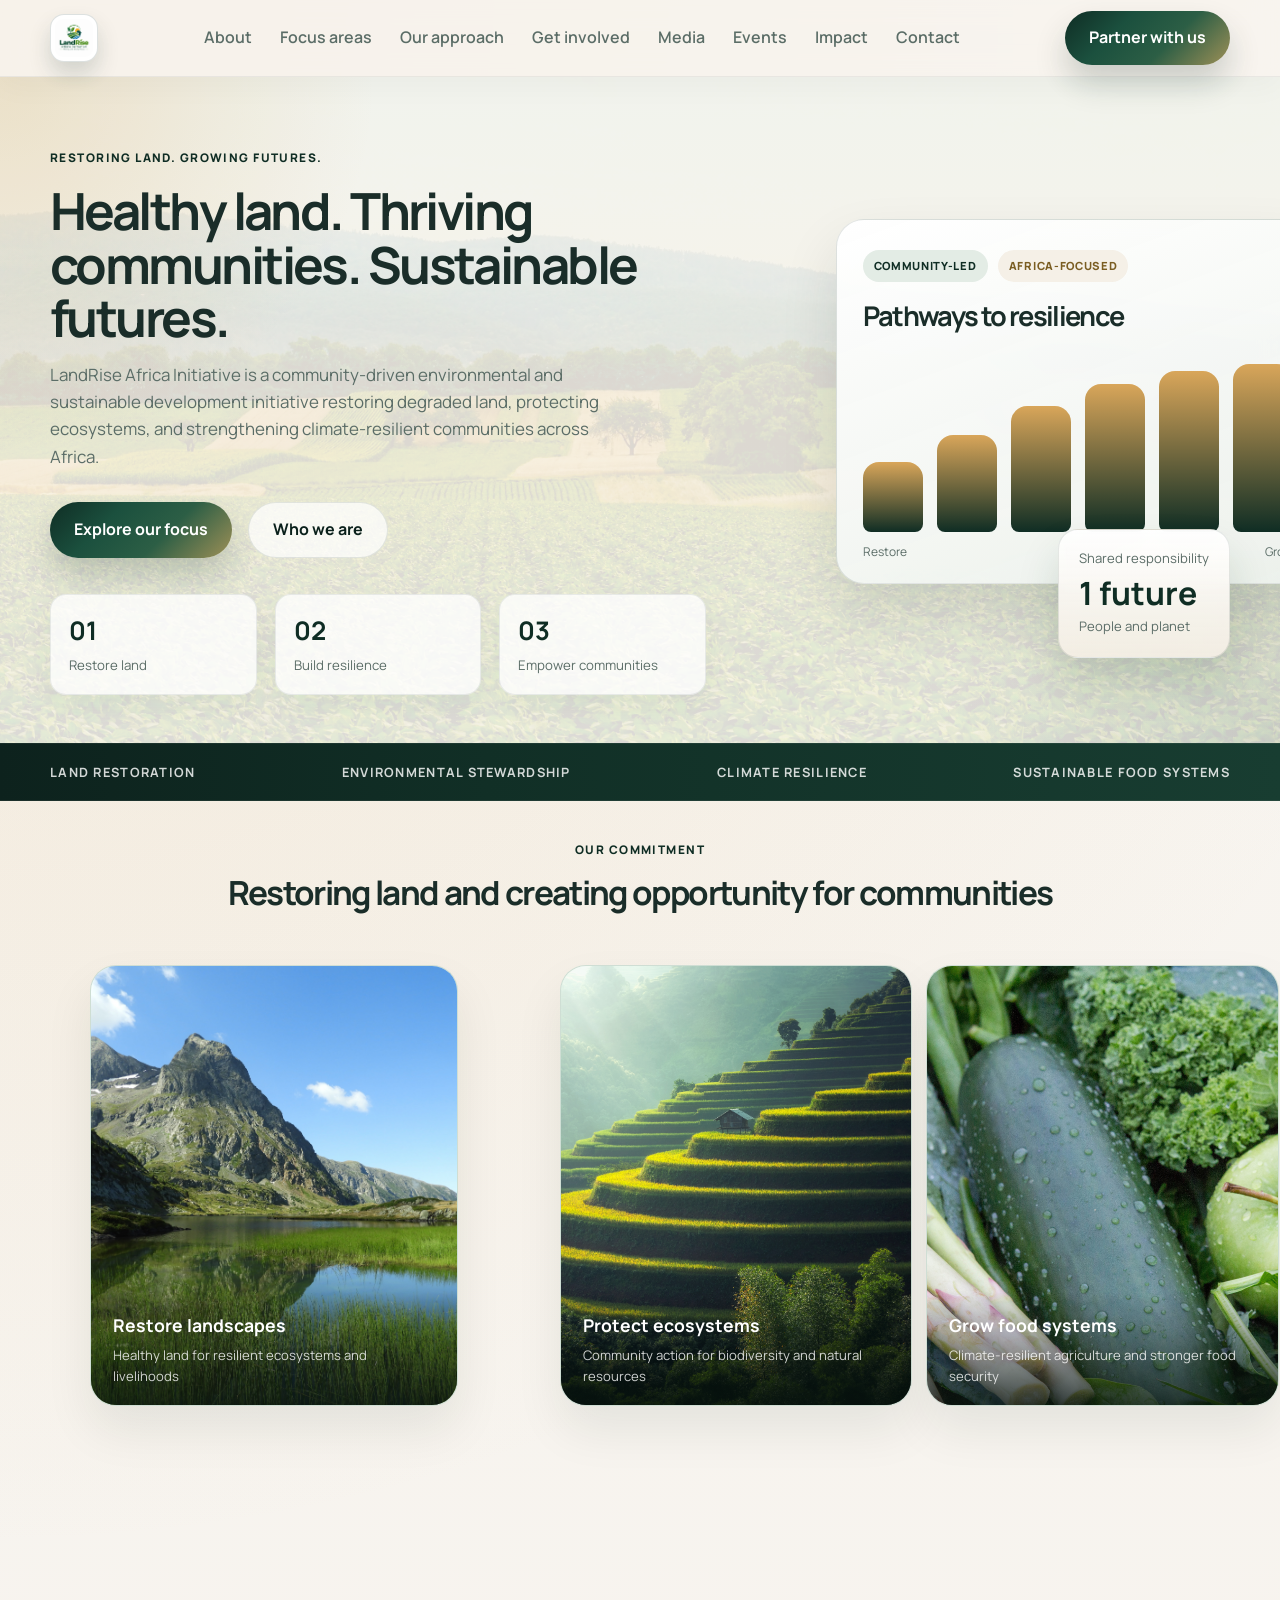
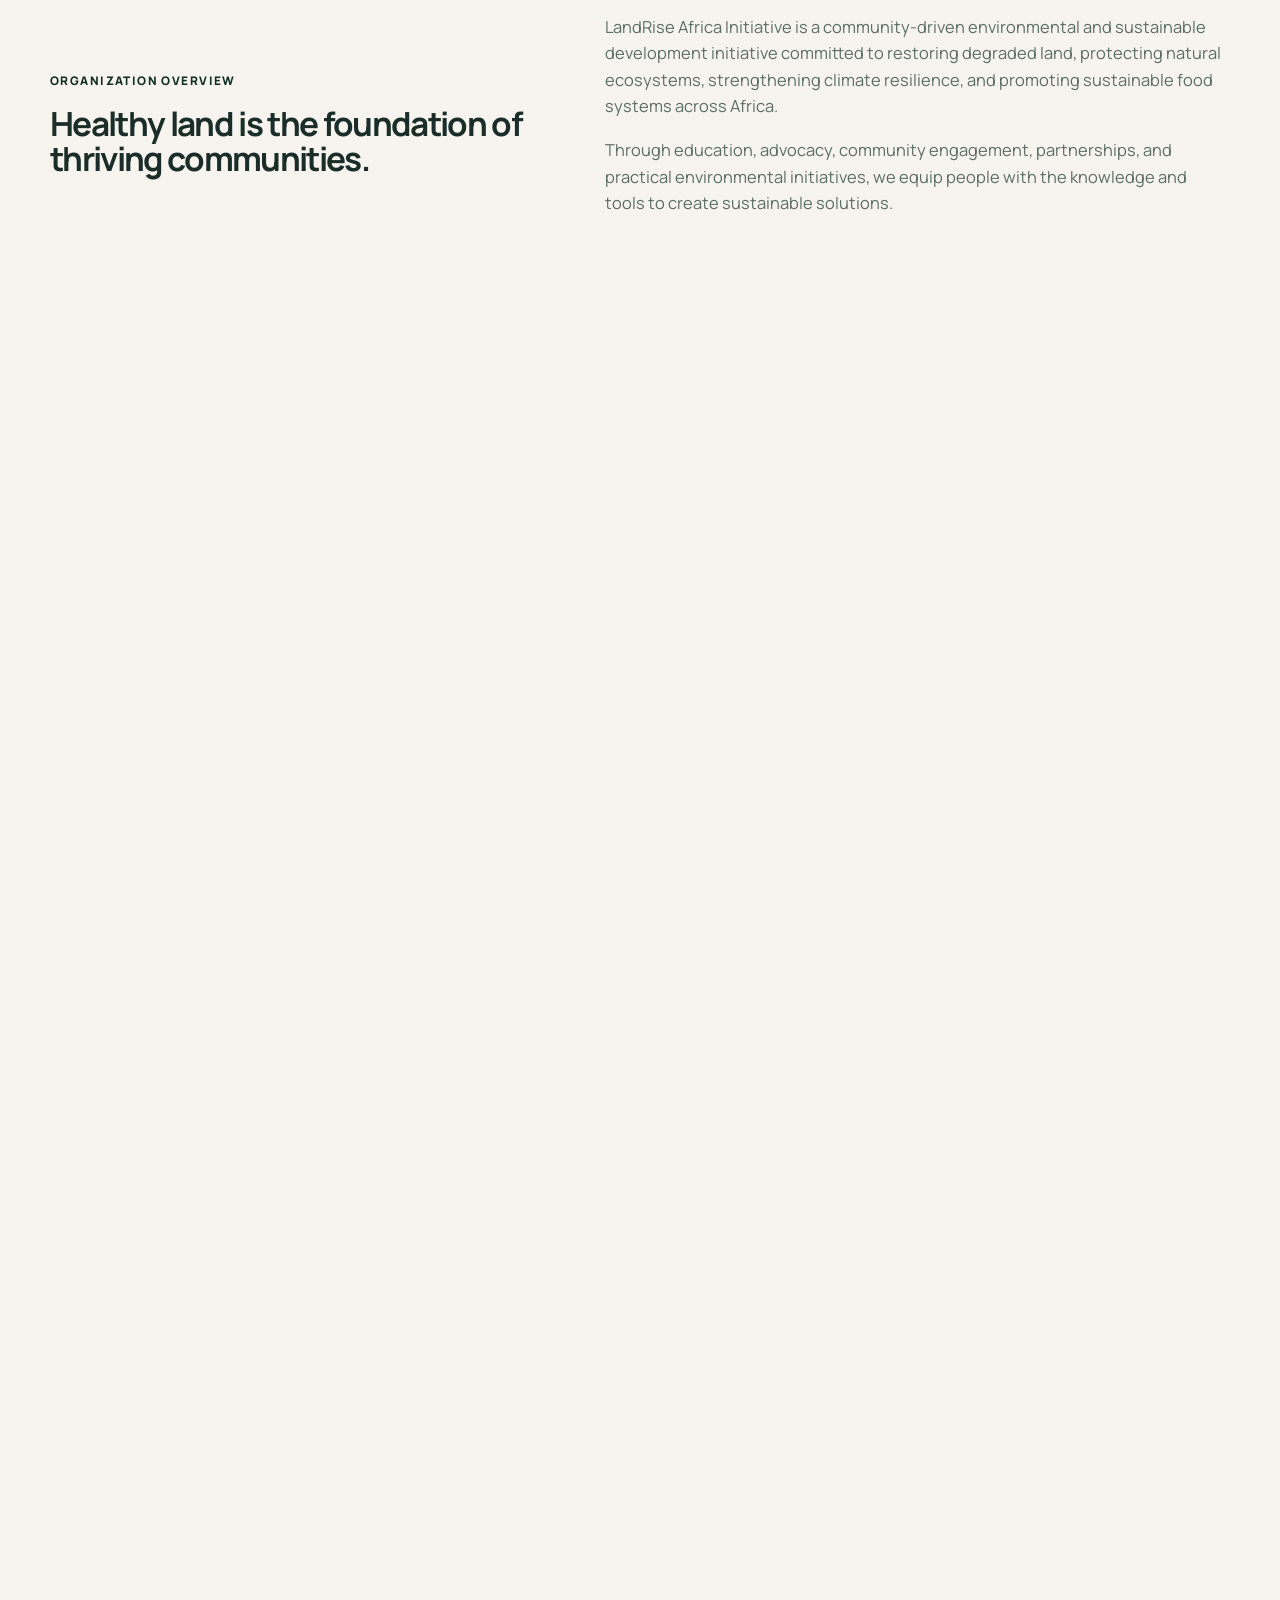
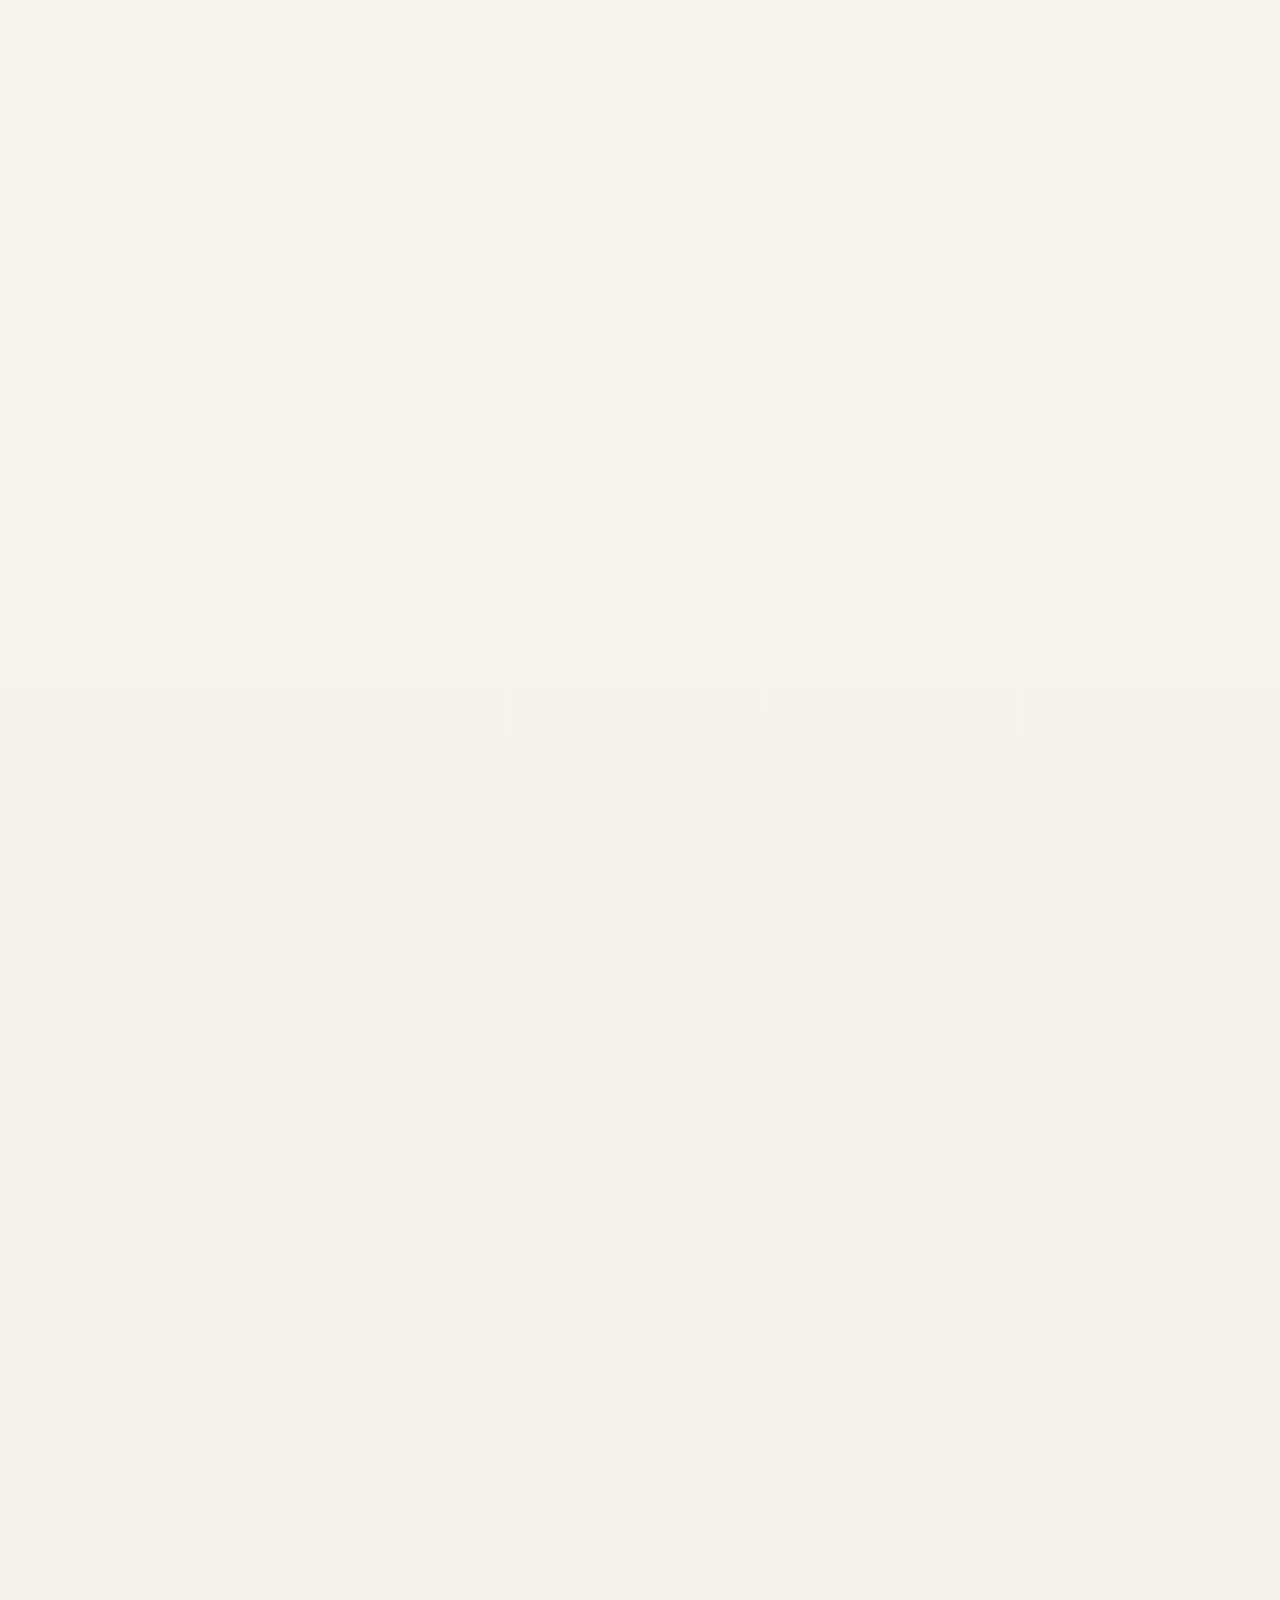
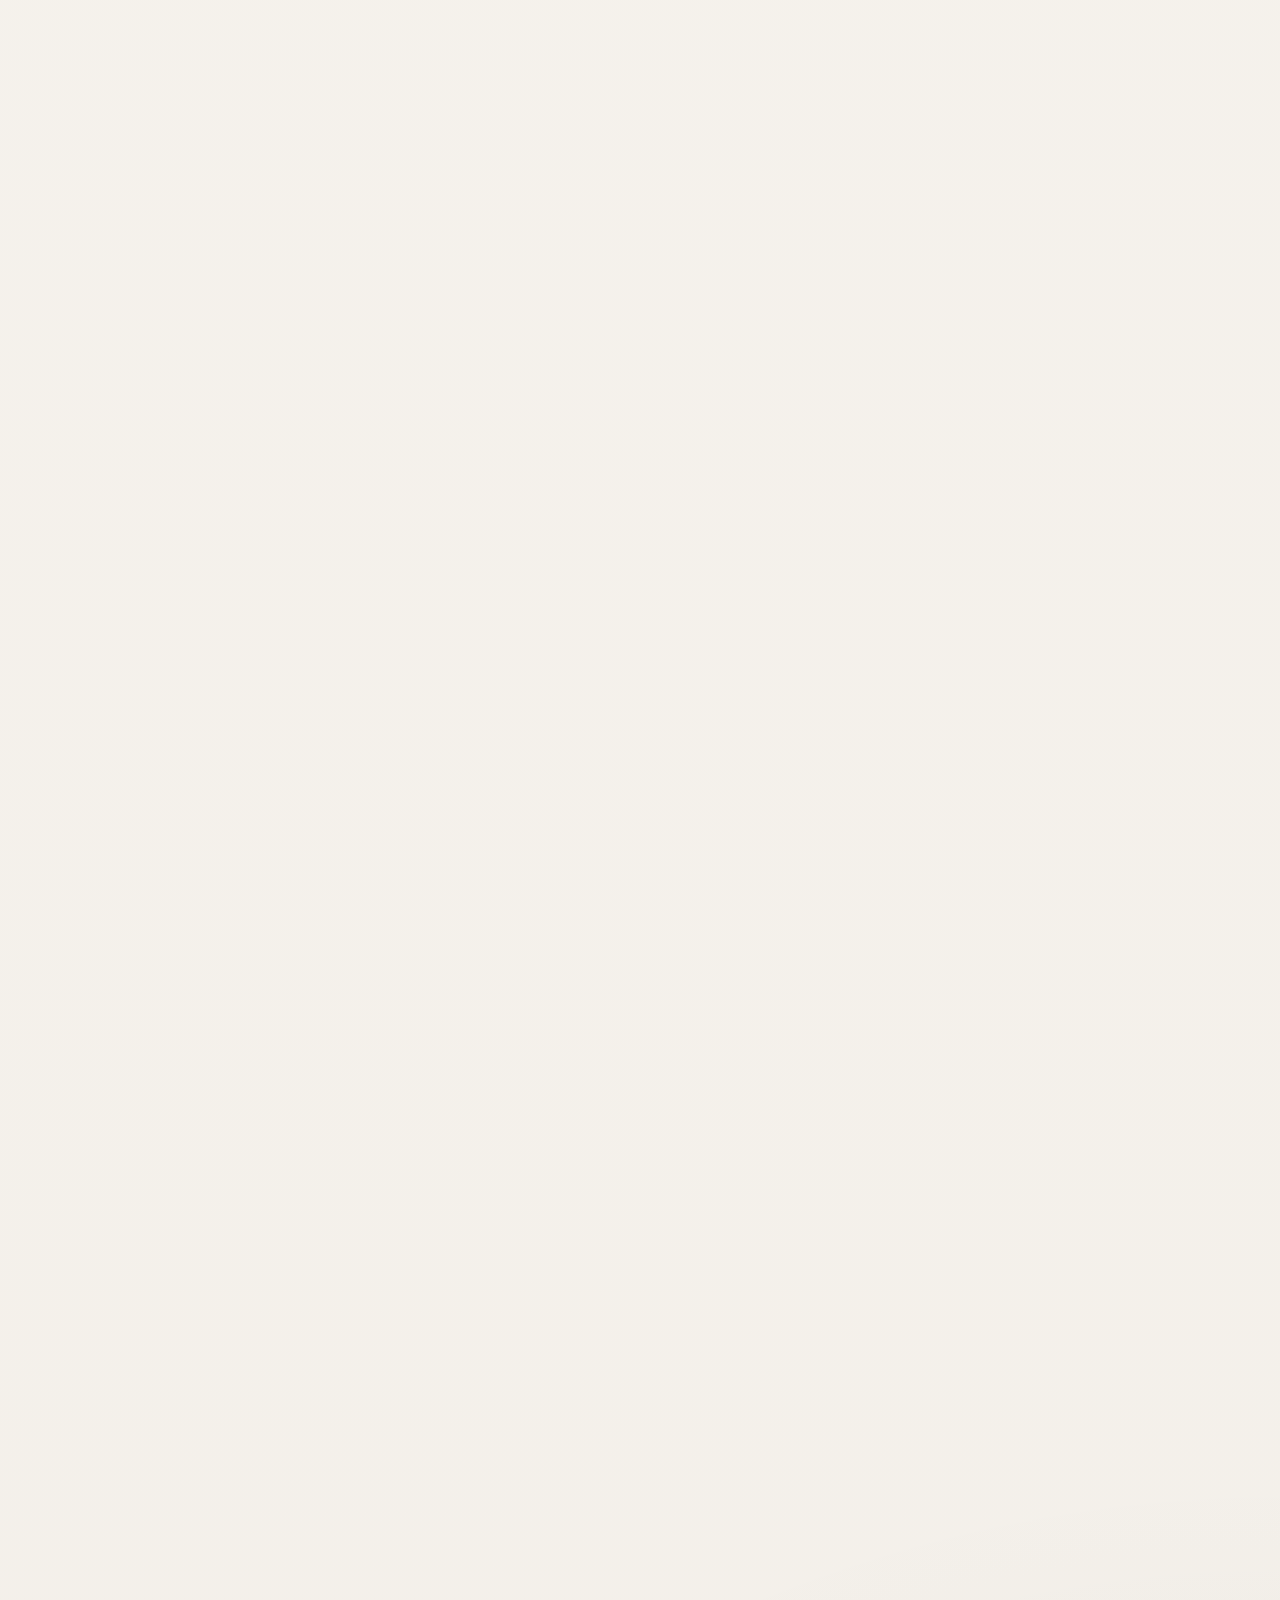
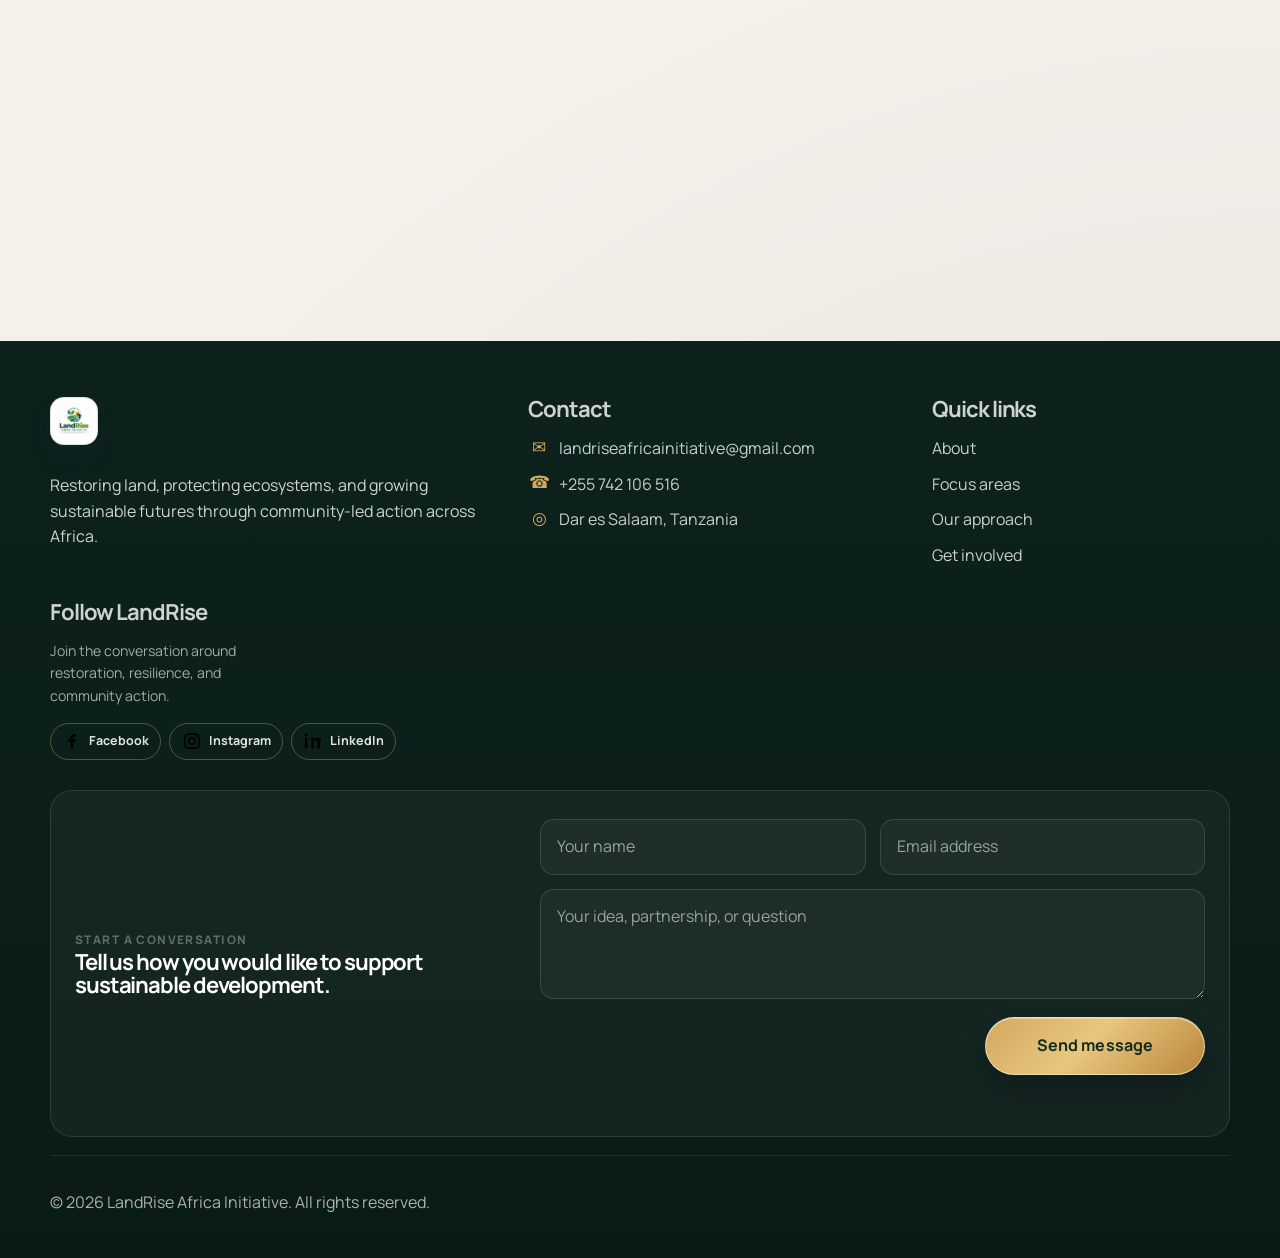
==== index.html @ 58d1a43e "Add files via upload" ====
<!DOCTYPE html>
<html lang="en">
  <head>
    <meta charset="UTF-8" />
    <meta name="viewport" content="width=device-width, initial-scale=1.0" />
    <meta
      name="description"
      content="LandRise Africa Initiative restores land, strengthens climate resilience, and promotes sustainable food systems through community-led action across Africa."
    />
    <title>LandRise Africa Initiative</title>
    <link rel="preconnect" href="https://fonts.googleapis.com" />
    <link rel="preconnect" href="https://fonts.gstatic.com" crossorigin />
    <link
      href="https://fonts.googleapis.com/css2?family=Manrope:wght@400;500;600;700;800&display=swap"
      rel="stylesheet"
    />
    <link rel="icon" type="image/png" href="assets/images/logo-landrise.png" />
    <link rel="stylesheet" href="css/styles.css" />
  </head>
  <body>
    <header class="site-header">
      <div class="container nav-wrap">
        <a href="#top" class="brand" aria-label="LandRise Africa Initiative home">
          <img src="assets/images/logo-landrise.png" alt="LandRise logo" class="brand-mark" />
          <!-- <span class="brand-text">LandRise</span> -->
        </a>

        <nav class="main-nav" aria-label="Main navigation">
          <a href="#about">About</a>
          <a href="#focus">Focus areas</a>
          <a href="#approach">Our approach</a>
          <a href="#involvement">Get involved</a>
          <a href="pages/media.html">Media</a>
          <a href="pages/events.html">Events</a>
          <a href="#impact">Impact</a>
          <a href="#contact">Contact</a>
        </nav>

        <a href="#contact" class="btn btn-primary nav-cta">Partner with us</a>
        <button class="menu-toggle" aria-label="Open menu" aria-expanded="false">
          <span></span>
          <span></span>
          <span></span>
        </button>
      </div>
    </header>

    <main id="top">
      <section class="hero reveal">
        <div class="container hero-grid">
          <div class="hero-copy">
            <p class="eyebrow">Restoring land. Growing futures.</p>
            <h1>Healthy land. Thriving communities. Sustainable futures.</h1>
            <p class="lead">
              LandRise Africa Initiative is a community-driven environmental and sustainable development initiative
              restoring degraded land, protecting ecosystems, and strengthening climate-resilient communities across Africa.
            </p>
            <div class="hero-actions">
              <a href="#focus" class="btn btn-primary">Explore our focus</a>
              <a href="#about" class="btn btn-secondary">Who we are</a>
            </div>
            <ul class="hero-metrics" aria-label="LandRise priorities">
              <li><strong>01</strong><span>Restore land</span></li>
              <li><strong>02</strong><span>Build resilience</span></li>
              <li><strong>03</strong><span>Empower communities</span></li>
            </ul>
          </div>

          <div class="hero-visual" aria-label="LandRise business overview card">
            <div class="card-panel main-panel">
              <div class="badge-row">
                <span class="badge green">Community-led</span>
                <span class="badge neutral">Africa-focused</span>
              </div>
              <h2>Pathways to resilience</h2>
              <div class="mini-chart" aria-hidden="true">
                <span style="--h: 42%"></span>
                <span style="--h: 58%"></span>
                <span style="--h: 75%"></span>
                <span style="--h: 88%"></span>
                <span style="--h: 96%"></span>
                <span style="--h: 100%"></span>
              </div>

              <div class="chart-labels">
                <span>Restore</span>
                <span>Engage</span>
                <span>Grow</span>
              </div>
            </div>
            <div class="card-panel floating-panel">
              <p>Shared responsibility</p>
              <strong>1 future</strong>
              <span>People and planet</span>
            </div>
          </div>
        </div>
      </section>

      <section class="trust-bar">
        <div class="container trust-items">
          <span>Land restoration</span>
          <span>Environmental stewardship</span>
          <span>Climate resilience</span>
          <span>Sustainable food systems</span>
        </div>
      </section>

      <section class="section gallery-section reveal">
        <div class="container">
          <div class="section-heading center">
            <p class="eyebrow">Our commitment</p>
            <h2>Restoring land and creating opportunity for communities</h2>
          </div>

          <div class="gallery-grid">
            <figure class="gallery-card large">
              <img
                src="assets/images/gallery-farm.jpg"
                alt="Agricultural field and sustainable crop production"
              />
              <figcaption>
                <strong>Restore landscapes</strong>
                <span>Healthy land for resilient ecosystems and livelihoods</span>
              </figcaption>
            </figure>

            <figure class="gallery-card">
              <img
                src="assets/images/gallery-crop.jpg"
                alt="Crops growing in fertile agricultural landscape"
              />
              <figcaption>
                <strong>Protect ecosystems</strong>
                <span>Community action for biodiversity and natural resources</span>
              </figcaption>
            </figure>

            <figure class="gallery-card">
              <img
                src="assets/images/gallery-valuechain.jpg"
                alt="Agricultural value chain and food systems planning"
              />
              <figcaption>
                <strong>Grow food systems</strong>
                <span>Climate-resilient agriculture and stronger food security</span>
              </figcaption>
            </figure>
          </div>
        </div>
      </section>

      <section class="section reveal" id="about">
        <div class="container split-section">
          <div class="section-copy">
            <p class="eyebrow">Organization overview</p>
            <h2>Healthy land is the foundation of thriving communities.</h2>
          </div>
          <div class="section-text">
            <p>
              LandRise Africa Initiative is a community-driven environmental and sustainable development initiative committed to restoring degraded land, protecting natural ecosystems, strengthening climate resilience, and promoting sustainable food systems across Africa.
            </p>
            <p>
              Through education, advocacy, community engagement, partnerships, and practical environmental initiatives, we equip people with the knowledge and tools to create sustainable solutions.
            </p>
          </div>
        </div>
      </section>

      <section class="section alt reveal" id="focus">
        <div class="container">
          <div class="section-heading center">
            <p class="eyebrow">Our focus areas</p>
            <h2>Integrated action for land, climate, food, and people</h2>
          </div>

          <div class="card-grid three-up">
            <article class="info-card">
              <div class="icon">01</div>
              <h3>Sustainable land management</h3>
              <p>
                We promote soil health, land restoration, responsible land use, water conservation, and sustainable farming systems.
              </p>
            </article>

            <article class="info-card">
              <div class="icon">02</div>
              <h3>Environmental conservation</h3>
              <p>
                We support tree planting, ecosystem rehabilitation, biodiversity conservation, and community stewardship of natural habitats.
              </p>
            </article>

            <article class="info-card">
              <div class="icon">03</div>
              <h3>Food security and climate action</h3>
              <p>
                We connect sustainable agriculture, climate education, resilient food systems, and community adaptation with practical action.
              </p>
            </article>
          </div>
        </div>
      </section>

      <section class="section reveal" id="approach">
        <div class="container">
          <div class="section-heading">
            <p class="eyebrow">Our approach</p>
            <h2>From shared knowledge to practical environmental action</h2>
          </div>

          <div class="card-grid two-up">
            <article class="feature-card feature-card--primary">
              <div class="tag">Educate & engage</div>
              <h3>Knowledge that moves communities</h3>
              <p>
                We create awareness and involve farmers, young people, institutions, and local stakeholders in sustainable development.
              </p>
              <ul>
                <li>Environmental education</li>
                <li>Youth leadership</li>
                <li>Community participation</li>
              </ul>
            </article>

            <article class="feature-card">
              <div class="tag alt">Collaborate & act</div>
              <h3>Partnerships that create lasting impact</h3>
              <p>
                We connect communities, researchers, organizations, government, businesses, and development partners around practical solutions.
              </p>
              <ul>
                <li>Land restoration</li>
                <li>Climate action</li>
                <li>Food security</li>
              </ul>
            </article>
          </div>
        </div>
      </section>

      <section class="section process-section reveal">
        <div class="container">
          <div class="section-heading">
            <p class="eyebrow">Our principles</p>
            <h2>A practical, inclusive path from awareness to measurable change</h2>
          </div>

          <div class="timeline">
            <article class="timeline-item">
              <span class="timeline-step">01</span>
              <div>
                <h3>Educate</h3>
                <p>
                  We share accessible knowledge about sustainable land use, conservation, climate action, and food security.
                </p>
              </div>
            </article>

            <article class="timeline-item">
              <span class="timeline-step">02</span>
              <div>
                <h3>Engage</h3>
                <p>
                  We bring communities, young people, institutions, and partners into conversations and initiatives that matter locally.
                </p>
              </div>
            </article>

            <article class="timeline-item">
              <span class="timeline-step">03</span>
              <div>
                <h3>Advocate</h3>
                <p>
                  We promote responsible land management and environmental stewardship through public engagement and campaigns.
                </p>
              </div>
            </article>

            <article class="timeline-item">
              <span class="timeline-step">04</span>
              <div>
                <h3>Act together</h3>
                <p>
                  We collaborate on practical initiatives that restore land, strengthen resilience, and improve community well-being.
                </p>
              </div>
            </article>
          </div>
        </div>
      </section>

      <section class="section alt testimonial-section reveal">
        <div class="container">
          <div class="section-heading center">
            <p class="eyebrow">Who we bring together</p>
            <h2>Change grows stronger through collaboration</h2>
          </div>

          <div class="card-grid three-up">
            <article class="testimonial-card">
              <p>
                “Farmers and agricultural communities bring lived knowledge and local leadership to sustainable land and food-system solutions.”
              </p>
              <div class="person">
                <strong>Farmers</strong>
                <span>Local knowledge and stewardship</span>
              </div>
            </article>

            <article class="testimonial-card">
              <p>
                “Young people, researchers, and educators help turn knowledge into innovation, leadership, and practical environmental action.”
              </p>
              <div class="person">
                <strong>Young people</strong>
                <span>Innovation and environmental leadership</span>
              </div>
            </article>

            <article class="testimonial-card">
              <p>
                “Organizations, institutions, and development partners help build the relationships needed for lasting sustainable development.”
              </p>
              <div class="person">
                <strong>Partners</strong>
                <span>Collaboration for lasting impact</span>
              </div>
            </article>
          </div>
        </div>
      </section>

      <section class="section faq-section reveal" id="faq">
        <div class="container faq-grid">
          <div class="faq-copy">
            <p class="eyebrow">Frequently asked</p>
            <h2>Common questions about getting involved</h2>
            <p>
              LandRise Africa Initiative welcomes people and organizations who want to learn, collaborate, volunteer, or support practical environmental action.
            </p>
          </div>

          <div class="faq-list">
            <details open>
              <summary>What issues does LandRise focus on?</summary>
              <p>
                Our focus includes sustainable land management, environmental conservation, food security, climate action, and youth and community engagement.
              </p>
            </details>

            <details>
              <summary>Who can work with LandRise?</summary>
              <p>
                Farmers, young people, researchers, environmental professionals, NGOs, community groups, government institutions, businesses, volunteers, donors, and development partners.
              </p>
            </details>

            <details>
              <summary>How can I get involved?</summary>
              <p>
                You can volunteer, partner on a project, share knowledge, support an initiative, or help advocate for responsible land and environmental practices.
              </p>
            </details>

            <details>
              <summary>What kinds of programs are being developed?</summary>
              <p>
                Potential programs include land restoration, tree planting, sustainable agriculture, environmental education, youth climate action, community conservation, and climate resilience.
              </p>
            </details>
          </div>
        </div>
      </section>

      <section class="section alt reveal" id="impact">
        <div class="container">
          <div class="section-heading center">
            <p class="eyebrow">Why healthy land matters</p>
            <h2>Restoration strengthens ecosystems, livelihoods, and local economies</h2>
          </div>

          <div class="card-grid four-up">
            <article class="impact-card">
              <strong>01</strong>
              <h3>Better harvests</h3>
              <p>Healthy soils support productive and sustainable agricultural systems.</p>
            </article>
            <article class="impact-card">
              <strong>02</strong>
              <h3>Cleaner water</h3>
              <p>Responsible land management helps protect water resources and reduce degradation.</p>
            </article>
            <article class="impact-card">
              <strong>03</strong>
              <h3>Greater biodiversity</h3>
              <p>Healthy ecosystems provide habitat for plants, animals, insects, and microorganisms.</p>
            </article>
            <article class="impact-card">
              <strong>04</strong>
              <h3>Stronger communities</h3>
              <p>Resilient food systems and natural resources can strengthen livelihoods and well-being.</p>
            </article>
          </div>
        </div>
      </section>

      <section class="section alt reveal" id="involvement">
        <div class="container">
          <div class="section-heading center">
            <p class="eyebrow">Get involved</p>
            <h2>There is a place for everyone in building a sustainable future</h2>
          </div>

          <div class="card-grid two-up team-grid">
            <article class="team-card">
              <img src="assets/images/team/team-1.jpeg" alt="Veronica Pius, Founder and Lead of LandRise Africa Initiative" />
              <div class="team-content">
                <h3>VERONICA PIUS</h3>
                <p class="role">Founder &amp; Lead, LandRise Africa Initiative</p>
                <p>
                  Leads LandRise Africa Initiative’s vision for sustainable land management, environmental action, and community-centered development.
                </p>
              </div>
            </article>

            <article class="team-card">
              <img src="assets/images/team/team-2.jpeg" alt="Elizabeth Pius, Community Health and Nutrition Officer" />
              <div class="team-content">
                <h3>ELIZABETH KABANYA</h3>
                <p class="role">Community Health and Nutrition Officer</p>
                <p>
                  Supports healthier communities through nutrition awareness, community engagement, and practical development initiatives.
                </p>
              </div>
            </article>
          </div>
        </div>
      </section>

      <section class="cta-band reveal">
        <div class="container cta-wrap">
          <div>
            <p class="eyebrow">Restore land. Empower communities.</p>
            <h2>Help grow a healthier, more resilient future for Africa.</h2>
          </div>
          <a href="#contact" class="btn btn-primary">Get involved</a>
        </div>
      </section>
    </main>

    <footer class="site-footer" id="contact">
      <div class="container footer-grid">
        <div>
          <a href="#top" class="brand footer-brand" aria-label="LandRise Africa Initiative home">
            <img src="assets/images/logo-landrise.png" alt="LandRise logo" class="brand-mark" />
            <!-- <span class="brand-text">LandRise</span> -->
          </a>
          <p>
            Restoring land, protecting ecosystems, and growing sustainable futures through community-led action across Africa.
          </p>
        </div>

        <div>
          <h3>Contact</h3>
          <ul class="footer-list">
            <li><span class="contact-icon" aria-hidden="true">&#9993;</span><a href="mailto:landriseafricainitiative@gmail.com">landriseafricainitiative@gmail.com</a></li>
            <li><span class="contact-icon" aria-hidden="true">&#9742;</span><a href="tel:+255742106516">+255 742 106 516</a></li>
            <li><span class="contact-icon" aria-hidden="true">&#9678;</span><span>Dar es Salaam, Tanzania</span></li>
          </ul>
        </div>

        <div>
          <h3>Quick links</h3>
          <ul class="footer-list">
            <li><a href="#about">About</a></li>
            <li><a href="#focus">Focus areas</a></li>
            <li><a href="#approach">Our approach</a></li>
            <li><a href="#involvement">Get involved</a></li>
          </ul>
        </div>

        <div>
          <h3>Follow LandRise</h3>
          <p class="social-intro">Join the conversation around restoration, resilience, and community action.</p>
          <div class="social-links" aria-label="Social media links">
            <a href="https://www.facebook.com/" target="_blank" rel="noreferrer" aria-label="LandRise on Facebook"><img class="social-icon" src="assets/images/social/facebook.svg" alt="" /><span>Facebook</span></a>
            <a href="https://www.instagram.com/" target="_blank" rel="noreferrer" aria-label="LandRise on Instagram"><img class="social-icon" src="assets/images/social/instagram.svg" alt="" /><span>Instagram</span></a>
            <a href="https://www.linkedin.com/" target="_blank" rel="noreferrer" aria-label="LandRise on LinkedIn"><img class="social-icon" src="assets/images/social/linkedin.svg" alt="" /><span>LinkedIn</span></a>
          </div>
        </div>
      </div>

      <div class="container contact-panel">
        <div>
          <p class="eyebrow">Start a conversation</p>
          <h3>Tell us how you would like to support sustainable development.</h3>
        </div>
        <form class="contact-form" id="inquiryForm" action="https://formspree.io/f/mppwyoyw" method="POST">
          <input type="text" name="name" placeholder="Your name" aria-label="Your name" required />
          <input type="email" name="email" placeholder="Email address" aria-label="Email address" required />
          <textarea name="message" rows="3" placeholder="Your idea, partnership, or question" aria-label="Your idea, partnership, or question" required></textarea>
          <input type="hidden" name="_subject" value="New LandRise Africa Initiative website message" />
          <button type="submit" class="btn btn-primary">Send message</button>
          <p class="form-status" id="formStatus" role="status" aria-live="polite"></p>
        </form>
      </div>

      <div class="container footer-bottom">
        <p>© <span id="year"></span> LandRise Africa Initiative. All rights reserved.</p>
      </div>
    </footer>

    <script src="js/script.js"></script>
  </body>
</html>
---- css/styles.css ----
:root {
  --bg: #f8f5f0;
  --bg-strong: #edf1ee;
  --surface: rgba(255, 255, 255, 0.92);
  --surface-soft: #f5f0e7;
  --primary: #0f2d24;
  --primary-dark: #0a201b;
  --primary-soft: #e3ece5;
  --accent: #d4a85f;
  --accent-soft: #f4ead0;
  --text: #1a2d29;
  --muted: #5b6d67;
  --border: rgba(15, 45, 36, 0.11);
  --shadow: 0 30px 70px rgba(12, 33, 28, 0.12);
  --radius: 28px;
  --container: min(1180px, calc(100% - 32px));
}

* {
  box-sizing: border-box;
}

html {
  scroll-behavior: smooth;
}

body {
  margin: 0;
  font-family: "Manrope", sans-serif;
  background:
    radial-gradient(circle at top left, rgba(212, 168, 95, 0.2), transparent 20%),
    radial-gradient(circle at bottom right, rgba(15, 45, 36, 0.08), transparent 18%),
    linear-gradient(180deg, #f8f5f0 0%, #f3efe9 100%);
  color: var(--text);
  line-height: 1.6;
}

a {
  color: inherit;
  text-decoration: none;
}

img {
  max-width: 100%;
  display: block;
}

button,
input,
textarea {
  font: inherit;
}

.container {
  width: var(--container);
  margin: 0 auto;
}

.site-header {
  position: sticky;
  top: 0;
  z-index: 30;
  backdrop-filter: blur(14px);
  background: rgba(248, 245, 240, 0.82);
  border-bottom: 1px solid rgba(15, 45, 36, 0.06);
  box-shadow: 0 10px 30px rgba(15, 45, 36, 0.03);
}

.nav-wrap {
  display: flex;
  align-items: center;
  justify-content: space-between;
  gap: 20px;
  min-height: 76px;
}

.brand {
  display: inline-flex;
  align-items: center;
  gap: 10px;
  font-weight: 800;
  font-size: 1.1rem;
}

.brand-mark {
  width: 3rem;
  height: 3rem;
  padding: 4px;
  border-radius: 14px;
  display: block;
  object-fit: contain;
  background: #ffffff;
  border: 1px solid rgba(15, 45, 36, 0.14);
  box-shadow: inset 0 0 0 1px rgba(255, 255, 255, 0.7), 0 12px 22px rgba(15, 45, 36, 0.16);
}

.brand-text {
  letter-spacing: -0.04em;
}

.main-nav {
  display: flex;
  align-items: center;
  gap: 28px;
  color: var(--muted);
  font-weight: 600;
}

.main-nav a {
  position: relative;
}

.main-nav a::after {
  content: "";
  position: absolute;
  left: 0;
  bottom: -8px;
  width: 100%;
  height: 2px;
  border-radius: 999px;
  background: var(--primary);
  transform: scaleX(0);
  transform-origin: center;
  transition: transform 0.2s ease;
}

.main-nav a:hover::after,
.main-nav a:focus-visible::after {
  transform: scaleX(1);
}

.btn {
  display: inline-flex;
  align-items: center;
  justify-content: center;
  padding: 0.9rem 1.5rem;
  border-radius: 999px;
  font-weight: 700;
  transition: transform 0.2s ease, box-shadow 0.2s ease, filter 0.2s ease;
  animation: fadeUp 0.7s ease both;
}

.btn:hover,
.btn:focus-visible {
  transform: translateY(-2px) scale(1.01);
  box-shadow: 0 20px 38px rgba(18, 61, 43, 0.18);
  filter: brightness(1.02);
}

.btn-primary {
  background: linear-gradient(135deg, var(--primary) 0%, #1b503e 32%, #2c5e45 62%, var(--accent) 118%);
  color: #fff;
  box-shadow: 0 18px 32px rgba(15, 45, 36, 0.2);
}

.btn-secondary {
  background: rgba(255, 255, 255, 0.72);
  color: var(--primary-dark);
  border: 1px solid rgba(16, 47, 37, 0.1);
}

.hero {
  position: relative;
  padding: 72px 0 48px;
  overflow: hidden;
  background:
    radial-gradient(circle at top left, rgba(213, 167, 92, 0.28), transparent 26%),
    radial-gradient(circle at bottom right, rgba(16, 47, 37, 0.1), transparent 24%),
    linear-gradient(180deg, #f0f2ed 0%, #f7f2ea 54%, #f7f4f0 100%);
}

.hero::before {
  content: "";
  position: absolute;
  inset: 0;
  background-image: url("../assets/images/hero-agriculture.jpg");
  background-size: cover;
  background-position: center;
  opacity: 0.1;
  filter: saturate(1.15) contrast(1.2) brightness(1.04);
  z-index: 0;
}

.hero-grid {
  position: relative;
  z-index: 1;
  display: grid;
  grid-template-columns: 1.15fr 0.85fr;
  align-items: center;
  gap: 40px;
}

.eyebrow {
  margin: 0 0 16px;
  color: var(--primary);
  text-transform: uppercase;
  letter-spacing: 0.12em;
  font-size: 0.74rem;
  font-weight: 800;
}

h1,
h2,
h3 {
  margin: 0 0 16px;
  letter-spacing: -0.05em;
  line-height: 1.05;
}

h1 {
  font-size: clamp(2.8rem, 4vw, 5rem);
}

h2 {
  font-size: clamp(2rem, 2.6vw, 3rem);
}

h3 {
  font-size: 1.38rem;
}

.lead {
  margin: 0;
  max-width: 58ch;
  color: var(--muted);
  font-size: 1.06rem;
}

.hero-actions {
  display: flex;
  flex-wrap: wrap;
  gap: 16px;
  margin-top: 32px;
}

.hero-metrics {
  list-style: none;
  display: grid;
  grid-template-columns: repeat(3, minmax(0, 1fr));
  gap: 18px;
  padding: 0;
  margin: 36px 0 0;
}

.hero-metrics li {
  padding: 16px 18px;
  background: rgba(255, 255, 255, 0.78);
  border: 1px solid rgba(16, 47, 37, 0.08);
  border-radius: 16px;
  box-shadow: 0 12px 24px rgba(24, 76, 42, 0.05);
  animation: fadeUp 0.8s ease both;
}

.hero-metrics strong {
  display: block;
  font-size: 1.6rem;
  color: var(--primary);
}

.hero-metrics span {
  color: var(--muted);
  font-size: 0.83rem;
}

.hero-visual {
  position: relative;
  min-height: 520px;
  display: grid;
  place-items: center;
  overflow: visible;
  z-index: 0;
}

.card-panel {
  position: relative;
  z-index: 1;
  background: rgba(255, 255, 255, 0.74);
  backdrop-filter: blur(10px);
  border: 1px solid rgba(16, 47, 37, 0.09);
  border-radius: var(--radius);
  box-shadow: 0 26px 58px rgba(13, 46, 34, 0.14);
  animation: floatIn 0.9s ease forwards;
}

.main-panel {
  position: relative;
  z-index: 2;
  width: min(100%, 500px);
  margin-left: auto;
  left: 90px;
  bottom: 20px;
  padding: 30px 26px 22px;
  transform: translateY(26px);
  background: linear-gradient(160deg, rgba(255,255,255,0.96), rgba(237,242,238,0.92));
  border: 1px solid rgba(16, 47, 37, 0.12);
  box-shadow: 0 28px 56px rgba(11, 36, 29, 0.12);
}



.badge-row {
  display: flex;
  gap: 10px;
  flex-wrap: wrap;
  margin-bottom: 20px;
}

.badge {
  display: inline-flex;
  align-items: center;
  padding: 0.42rem 0.7rem;
  border-radius: 999px;
  font-size: 0.7rem;
  font-weight: 800;
  letter-spacing: 0.06em;
  text-transform: uppercase;
}

.badge.green {
  background: var(--primary-soft);
  color: var(--primary);
}

.badge.neutral {
  background: #f5f0e7;
  color: #7a5d22;
}

.main-panel h2 {
  margin-bottom: 22px;
  font-size: clamp(1.7rem, 2vw, 2.2rem);
  letter-spacing: -0.06em;
}

.mini-chart {
  height: 180px;
  display: grid;
  grid-template-columns: repeat(6, minmax(0, 1fr));
  align-items: end;
  gap: 14px;
  padding-top: 12px;
  margin-bottom: 10px;
}

.mini-chart span {
  display: block;
  height: var(--h);
  border-radius: 16px 16px 8px 8px;
  background: linear-gradient(180deg, #d9a65a, var(--primary));
}

.chart-labels {
  display: flex;
  justify-content: space-between;
  color: var(--muted);
  font-size: 0.75rem;
}

.floating-panel {
  position: absolute;
  right: 0;
  bottom: 24px;
  z-index: 13;
  padding: 18px 20px;
  min-width: 170px;
  margin-left: auto;
  background: linear-gradient(180deg, rgba(255,255,255,0.96), rgba(245,239,229,0.9));
  border: 1px solid rgba(16, 47, 37, 0.1);
  border-radius: 20px;
  box-shadow: 0 24px 42px rgba(24, 76, 42, 0.15);
  animation: pulseCard 3s ease-in-out infinite;
}

.floating-panel p,
.floating-panel span {
  margin: 0;
  color: var(--muted);
  font-size: 0.82rem;
}

.floating-panel strong {
  display: block;
  margin: 8px 0 4px;
  font-size: 2rem;
  line-height: 1;
  color: var(--primary);
}

.trust-bar {
  padding: 18px 0;
  background: linear-gradient(90deg, #0d221d 0%, #112f26 38%, #183d31 100%);
  color: rgba(255, 255, 255, 0.82);
  border-top: 1px solid rgba(255,255,255,0.06);
  border-bottom: 1px solid rgba(255,255,255,0.06);
}

.trust-items {
  display: flex;
  justify-content: space-between;
  align-items: center;
  flex-wrap: wrap;
  gap: 16px;
  font-weight: 700;
  font-size: 0.8rem;
  letter-spacing: 0.1em;
  text-transform: uppercase;
}

.section {
  padding: 96px 0;
  position: relative;
}

.reveal {
  opacity: 0;
  transform: translateY(26px);
  transition: opacity 0.7s ease, transform 0.7s ease;
}

.reveal.is-visible {
  opacity: 1;
  transform: translateY(0);
}

.alt {
  background: linear-gradient(180deg, rgba(222, 235, 223, 0.8), rgba(245, 244, 240, 0.9));
}

.split-section {
  display: grid;
  grid-template-columns: 0.9fr 1.1fr;
  gap: 44px;
  align-items: center;
}

.section-copy h2,
.section-heading h2 {
  margin-bottom: 0;
}

.section-text {
  color: var(--muted);
  font-size: 1.03rem;
}

.section-text p {
  margin: 0 0 18px;
}

.section-heading {
  margin-bottom: 38px;
}

.section-heading.center {
  text-align: center;
}

.page-hero {
  padding: 74px 0 82px;
  background:
    linear-gradient(120deg, rgba(15, 45, 36, 0.96), rgba(24, 63, 51, 0.9)),
    url("../assets/images/hero-agriculture.jpg") center / cover;
  color: #fff;
}

.page-hero-content {
  max-width: 820px;
}

.page-hero .eyebrow {
  margin-top: 24px;
  color: var(--accent);
}

.page-hero h1 {
  max-width: 760px;
}

.page-hero .lead {
  max-width: 680px;
  color: rgba(255, 255, 255, 0.78);
}

.back-link {
  display: inline-flex;
  color: rgba(255, 255, 255, 0.78);
  font-size: 0.86rem;
  font-weight: 700;
}

.back-link:hover,
.back-link:focus-visible {
  color: var(--accent);
}

.media-page-grid {
  display: grid;
  grid-template-columns: repeat(3, minmax(0, 1fr));
  grid-auto-rows: 230px;
  gap: 18px;
}

.media-feature,
.media-card {
  position: relative;
  min-height: 0;
  margin: 0;
  overflow: hidden;
  border: 1px solid rgba(255, 255, 255, 0.58);
  border-radius: 8px;
  background: var(--primary-soft);
  box-shadow: 0 18px 42px rgba(18, 43, 29, 0.12);
  isolation: isolate;
}

.media-card {
  transition: transform 0.3s ease, box-shadow 0.3s ease;
}

.media-card:hover {
  transform: translateY(-5px);
  box-shadow: 0 24px 48px rgba(18, 43, 29, 0.18);
}

.media-feature {
  grid-row: span 2;
}

.media-feature img,
.media-card img {
  position: absolute;
  inset: 0;
  width: 100%;
  height: 100%;
  object-fit: cover;
  transition: transform 0.55s ease;
}

.media-card:hover img {
  transform: scale(1.045);
}

.media-feature figcaption,
.media-card figcaption {
  position: absolute;
  right: 0;
  bottom: 0;
  left: 0;
  display: grid;
  gap: 5px;
  padding: 34px 22px 20px;
  background: linear-gradient(180deg, transparent, rgba(7, 19, 13, 0.9));
  color: #fff;
}

.media-feature figcaption strong,
.media-card figcaption strong {
  font-size: 1.08rem;
}

.media-feature figcaption span,
.media-card figcaption span {
  color: rgba(255, 255, 255, 0.78);
  font-size: 0.84rem;
}

.event-list {
  display: grid;
  gap: 16px;
}

.event-card {
  display: grid;
  grid-template-columns: 100px 1fr auto;
  gap: 24px;
  align-items: center;
  padding: 24px;
  border: 1px solid var(--border);
  border-radius: 20px;
  background: rgba(255, 255, 255, 0.76);
  box-shadow: 0 18px 40px rgba(20, 48, 33, 0.05);
}

.event-date {
  display: grid;
  place-items: center;
  gap: 2px;
  min-height: 78px;
  border-radius: 16px;
  background: var(--primary-soft);
  color: var(--primary);
  text-align: center;
}

.event-date strong {
  font-size: 1.7rem;
  line-height: 1;
}

.event-date span,
.event-type {
  color: var(--primary);
  font-size: 0.7rem;
  font-weight: 800;
  letter-spacing: 0.1em;
  text-transform: uppercase;
}

.event-card h3 {
  margin-bottom: 8px;
}

.event-card p:last-child {
  margin: 0;
  color: var(--muted);
}

.event-type {
  margin: 0 0 8px;
}

.event-link {
  color: var(--primary);
  font-weight: 800;
  white-space: nowrap;
}

.event-link:hover,
.event-link:focus-visible {
  color: #8a6826;
}

.gallery-section {
  padding-top: 40px;
}

.gallery-grid {
  display: grid;
  grid-template-columns: 1.3fr 1fr 1fr;
  gap: 22px;
  align-items: stretch;
}

.gallery-card {
  position: relative;
  overflow: hidden;
  border-radius: 26px;
  min-height: 0;
  aspect-ratio: 4 / 5;
  background: #dfeee3;
  border: 1px solid rgba(16, 47, 37, 0.08);
  box-shadow: 0 24px 48px rgba(18, 43, 29, 0.08);
  transition: transform 0.3s ease, box-shadow 0.3s ease;
}

.gallery-card:hover {
  transform: translateY(-6px);
  box-shadow: 0 28px 54px rgba(18, 43, 29, 0.13);
}

.gallery-card.large {
  aspect-ratio: 5 / 6;
}

.gallery-card img {
  position: absolute;
  inset: 0;
  display: block;
  width: 100%;
  height: 100%;
  object-fit: cover;
  object-position: center;
  background: var(--primary-soft);
  transition: transform 0.35s ease, filter 0.35s ease;
}

.gallery-card:hover img {
  transform: scale(1.04);
  filter: saturate(1.1);
}

.gallery-card figcaption {
  position: absolute;
  inset: auto 0 0 0;
  display: grid;
  gap: 6px;
  padding: 20px 22px 18px;
  background: linear-gradient(180deg, transparent, rgba(7, 19, 13, 0.78));
  color: #fff;
}

.gallery-card figcaption strong {
  font-size: 1.1rem;
}

.gallery-card figcaption span {
  color: rgba(255, 255, 255, 0.8);
  font-size: 0.82rem;
}

.card-grid {
  display: grid;
  gap: 24px;
}

.three-up {
  grid-template-columns: repeat(3, minmax(0, 1fr));
}

.two-up {
  grid-template-columns: repeat(2, minmax(0, 1fr));
}

.four-up {
  grid-template-columns: repeat(4, minmax(0, 1fr));
}

.info-card,
.feature-card,
.impact-card,
.testimonial-card,
.timeline-item,
.contact-panel {
  background: linear-gradient(180deg, rgba(255,255,255,0.92), rgba(247,245,240,0.82));
  border-radius: 22px;
  border: 1px solid rgba(16, 47, 37, 0.08);
  box-shadow: 0 18px 40px rgba(20, 48, 33, 0.04);
  transition: transform 0.28s ease, box-shadow 0.28s ease, border-color 0.28s ease;
}

.info-card:hover,
.feature-card:hover,
.impact-card:hover,
.testimonial-card:hover,
.timeline-item:hover,
.contact-panel:hover {
  transform: translateY(-6px);
  box-shadow: 0 22px 52px rgba(20, 48, 33, 0.12);
  border-color: rgba(16, 47, 37, 0.16);
}

.info-card {
  padding: 28px 24px;
}

.icon {
  width: 52px;
  height: 52px;
  display: grid;
  place-items: center;
  border-radius: 14px;
  background: var(--primary-soft);
  color: var(--primary);
  font-weight: 800;
  margin-bottom: 18px;
}

.info-card p,
.feature-card p,
.impact-card p,
.testimonial-card p,
.timeline-item p,
.faq-copy p,
.contact-panel p {
  margin: 0;
  color: var(--muted);
}

.feature-card {
  padding: 28px 26px;
}

.feature-card--primary {
  background: linear-gradient(160deg, rgba(15, 45, 36, 0.97), rgba(22, 69, 53, 0.96), rgba(125, 100, 56, 0.82));
  color: #fff;
  box-shadow: 0 26px 44px rgba(15, 45, 36, 0.18);
}

.feature-card--primary p,
.feature-card--primary li {
  color: rgba(255, 255, 255, 0.8);
}

.tag {
  display: inline-flex;
  padding: 0.42rem 0.7rem;
  border-radius: 999px;
  background: var(--accent-soft);
  color: #785c1b;
  font-size: 0.72rem;
  font-weight: 800;
  text-transform: uppercase;
  letter-spacing: 0.08em;
  margin-bottom: 16px;
  border: 1px solid rgba(125, 90, 25, 0.08);
}

.tag.alt {
  background: rgba(255,255,255,0.08);
  color: rgba(255,255,255,0.9);
  border-color: rgba(255,255,255,0.1);
}

.feature-card ul {
  margin: 18px 0 0;
  padding-left: 18px;
  display: grid;
  gap: 10px;
}

.process-section {
  padding-top: 100px;
}

.timeline {
  display: grid;
  gap: 20px;
}

.timeline-item {
  display: grid;
  grid-template-columns: 100px 1fr;
  gap: 20px;
  align-items: start;
  padding: 24px 22px;
}

.timeline-step {
  display: inline-flex;
  align-items: center;
  justify-content: center;
  width: 68px;
  height: 68px;
  border-radius: 18px;
  background: linear-gradient(135deg, var(--primary-soft), #f9e7b4);
  color: var(--primary);
  font-weight: 800;
}

.timeline-item h3 {
  margin-bottom: 8px;
}

.testimonial-card {
  padding: 30px 24px;
}

.testimonial-card p {
  font-size: 1rem;
}

.person {
  display: flex;
  flex-direction: column;
  margin-top: 24px;
}

.person strong {
  color: var(--primary);
}

.person span {
  color: var(--muted);
  font-size: 0.82rem;
}

.faq-grid {
  display: grid;
  grid-template-columns: 0.9fr 1.1fr;
  gap: 32px;
  align-items: start;
}

.faq-list {
  display: grid;
  gap: 18px;
}

.faq-list details {
  background: rgba(255, 255, 255, 0.8);
  border: 1px solid var(--border);
  border-radius: 18px;
  padding: 18px 20px;
}

.faq-list summary {
  cursor: pointer;
  list-style: none;
  font-weight: 700;
  color: var(--text);
}

.faq-list summary::-webkit-details-marker {
  display: none;
}

.faq-list details p {
  margin: 12px 0 0;
  color: var(--muted);
}

.impact-card {
  padding: 28px 22px;
}

.impact-card strong {
  display: inline-block;
  color: var(--primary);
  font-size: 1.3rem;
  margin-bottom: 10px;
}

.team-grid {
  margin-top: 14px;
}

.team-card {
  overflow: hidden;
  background: rgba(255,255,255,0.9);
  border: 1px solid rgba(16, 47, 37, 0.08);
  border-radius: 24px;
  box-shadow: 0 18px 40px rgba(20, 48, 33, 0.06);
  transition: transform 0.28s ease, box-shadow 0.28s ease;
}

.team-card:hover {
  transform: translateY(-4px);
  box-shadow: 0 22px 48px rgba(20, 48, 33, 0.09);
}

.team-card img {
  display: block;
  width: 100%;
  aspect-ratio: 4 / 3;
  height: auto;
  object-fit: cover;
  object-position: center 20%;
  background: var(--primary-soft);
  border-bottom: 1px solid rgba(16, 47, 37, 0.08);
}

.team-content {
  padding: 24px 22px 26px;
}

.team-content h3 {
  margin-bottom: 6px;
}

.role {
  margin: 0 0 12px;
  font-size: 0.82rem;
  letter-spacing: 0.08em;
  text-transform: uppercase;
  color: var(--primary);
  font-weight: 800;
}

.cta-band {
  padding: 0 0 90px;
}

.cta-wrap {
  display: flex;
  align-items: center;
  justify-content: space-between;
  gap: 20px;
  padding: 28px 32px;
  background: linear-gradient(135deg, #0b221d 0%, #183f33 42%, #7c6336 130%);
  border-radius: 30px;
  color: white;
  box-shadow: 0 30px 60px rgba(20, 48, 33, 0.2);
  border: 1px solid rgba(255,255,255,0.12);
}

.cta-wrap .eyebrow {
  color: rgba(255, 255, 255, 0.8);
}

.site-footer {
  background: linear-gradient(180deg, #0d221d 0%, #0a1b17 100%);
  color: rgba(255, 255, 255, 0.8);
  padding-top: 56px;
}

.footer-grid {
  display: grid;
  grid-template-columns: 1.2fr 1fr 0.8fr;
  gap: 32px;
  padding-bottom: 30px;
}

.footer-brand {
  margin-bottom: 12px;
}

.footer-list {
  list-style: none;
  padding: 0;
  margin: 0;
  display: grid;
  gap: 10px;
  color: rgba(255, 255, 255, 0.78);
}

.footer-list li {
  display: flex;
  align-items: flex-start;
  gap: 9px;
}

.footer-list a {
  color: rgba(255, 255, 255, 0.78);
}

.contact-icon {
  display: inline-grid;
  place-items: center;
  flex: 0 0 22px;
  width: 22px;
  height: 22px;
  color: var(--accent);
  font-size: 1.05rem;
  line-height: 1;
}

.social-intro {
  max-width: 240px;
  margin: 0 0 16px;
  color: rgba(255, 255, 255, 0.62);
  font-size: 0.88rem;
}

.social-links {
  display: flex;
  flex-wrap: wrap;
  gap: 8px;
}

.social-links a {
  display: inline-flex;
  align-items: center;
  gap: 7px;
  min-height: 36px;
  padding: 0.45rem 0.7rem;
  border: 1px solid rgba(212, 168, 95, 0.38);
  border-radius: 999px;
  color: rgba(255, 255, 255, 0.88);
  font-size: 0.78rem;
  font-weight: 700;
  transition: background 0.2s ease, border-color 0.2s ease, color 0.2s ease, transform 0.2s ease;
}

.social-links a:hover,
.social-links a:focus-visible {
  background: var(--accent);
  border-color: var(--accent);
  color: var(--primary-dark);
  transform: translateY(-2px);
}

.social-icon {
  display: block;
  width: 20px;
  height: 20px;
  color: currentColor;
  object-fit: contain;
}

.contact-panel {
  display: grid;
  grid-template-columns: 0.8fr 1.2fr;
  gap: 22px;
  align-items: center;
  padding: 28px 24px;
  margin: 0 auto 18px;
  background: rgba(255, 255, 255, 0.04);
  border-color: rgba(255, 255, 255, 0.1);
  box-shadow: none;
}

.contact-panel h3 {
  color: #fff;
  margin-bottom: 0;
}

.contact-form {
  display: grid;
  grid-template-columns: repeat(2, minmax(0, 1fr));
  gap: 14px;
}

.contact-form input,
.contact-form textarea {
  width: 100%;
  border: 1px solid rgba(255, 255, 255, 0.12);
  border-radius: 14px;
  background: rgba(255, 255, 255, 0.04);
  color: #fff;
  padding: 0.9rem 1rem;
}

.contact-form textarea {
  grid-column: 1 / -1;
  resize: vertical;
  min-height: 110px;
}

.contact-form .btn {
  grid-column: 1 / -1;
  width: min(100%, 220px);
  justify-self: end;
  margin-top: 4px;
}

.contact-form .btn-primary {
  min-height: 52px;
  padding: 0.95rem 1.55rem;
  border: 1px solid rgba(244, 234, 208, 0.7);
  background: linear-gradient(135deg, #d4a85f 0%, #e8c77d 46%, #b9873d 100%);
  color: #102b22;
  box-shadow: 0 14px 28px rgba(0, 0, 0, 0.2), inset 0 1px 0 rgba(255, 255, 255, 0.35);
  letter-spacing: 0.01em;
}

.contact-form .btn-primary:hover,
.contact-form .btn-primary:focus-visible {
  background: linear-gradient(135deg, #e4bd72 0%, #f3d998 48%, #c99548 100%);
  box-shadow: 0 18px 34px rgba(0, 0, 0, 0.28), inset 0 1px 0 rgba(255, 255, 255, 0.45);
}

.contact-form .btn:disabled {
  cursor: wait;
  opacity: 0.72;
  transform: none;
}

.form-status {
  grid-column: 1 / -1;
  min-height: 1.4em;
  margin: 0;
  color: rgba(255, 255, 255, 0.7);
  font-size: 0.86rem;
}

.form-status.success {
  color: #cde7c8;
}

.form-status.error {
  color: #f3b5a8;
}

.contact-form input::placeholder,
.contact-form textarea::placeholder {
  color: rgba(255, 255, 255, 0.55);
}

.footer-bottom {
  border-top: 1px solid rgba(255, 255, 255, 0.08);
  padding: 18px 0 26px;
  color: rgba(255, 255, 255, 0.66);
}

.menu-toggle {
  display: none;
  position: relative;
  width: 46px;
  height: 46px;
  padding: 0;
  border: 1px solid rgba(15, 45, 36, 0.16);
  border-radius: 14px;
  background: linear-gradient(145deg, #ffffff, #e9f0e9);
  box-shadow: 0 10px 22px rgba(15, 45, 36, 0.12), inset 0 1px 0 rgba(255, 255, 255, 0.9);
  cursor: pointer;
  transition: transform 0.2s ease, border-color 0.2s ease, box-shadow 0.2s ease, background 0.2s ease;
}

.menu-toggle span {
  position: absolute;
  left: 50%;
  display: block;
  width: 22px;
  height: 2px;
  background: var(--primary);
  border-radius: 999px;
  transform: translateX(-50%);
  transition: transform 0.22s ease, opacity 0.22s ease, background 0.22s ease;
}

.menu-toggle span:nth-child(1) {
  top: 15px;
}

.menu-toggle span:nth-child(2) {
  top: 22px;
}

.menu-toggle span:nth-child(3) {
  top: 29px;
}

.menu-toggle:hover,
.menu-toggle:focus-visible {
  border-color: rgba(212, 168, 95, 0.7);
  background: linear-gradient(145deg, #fffaf0, #e6eee7);
  box-shadow: 0 14px 28px rgba(15, 45, 36, 0.18), inset 0 1px 0 rgba(255, 255, 255, 0.95);
  transform: translateY(-2px);
}

.menu-toggle[aria-expanded="true"] span:nth-child(1) {
  transform: translate(-50%, 7px) rotate(45deg);
}

.menu-toggle[aria-expanded="true"] span:nth-child(2) {
  opacity: 0;
  transform: translateX(-50%) scaleX(0);
}

.menu-toggle[aria-expanded="true"] span:nth-child(3) {
  transform: translate(-50%, -7px) rotate(-45deg);
}

@keyframes fadeUp {
  from {
    opacity: 0;
    transform: translateY(14px);
  }
  to {
    opacity: 1;
    transform: translateY(0);
  }
}

@keyframes floatIn {
  from {
    opacity: 0;
    transform: translateY(22px);
  }
  to {
    opacity: 1;
    transform: translateY(0);
  }
}

@keyframes pulseCard {
  0%,
  100% {
    transform: translateY(0);
  }
  50% {
    transform: translateY(-4px);
  }
}

@media (max-width: 920px) {
  .hero-grid,
  .split-section,
  .faq-grid,
  .contact-panel,
  .footer-grid,
  .three-up,
  .four-up,
  .two-up {
    grid-template-columns: 1fr;
  }

  .media-page-grid {
    grid-template-columns: repeat(2, minmax(0, 1fr));
    grid-auto-rows: 250px;
  }

  .hero {
    padding-top: 52px;
  }

  .hero-visual {
    min-height: 420px;
    width: 100%;
  }

  .hero-photo-card {
    position: relative;
    inset: auto;
    width: 100%;
    height: 260px;
    margin-bottom: 16px;
  }

  .main-panel {
    width: 100%;
    margin: 0;
    left: 0;
    bottom: 0;
    transform: none;
  }

  .floating-panel {
    position: relative;
    right: auto;
    bottom: auto;
    margin-top: 16px;
    width: fit-content;
  }

  .main-nav {
    position: absolute;
    top: 76px;
    left: 16px;
    right: 16px;
    flex-direction: column;
    align-items: flex-start;
    gap: 14px;
    padding: 20px 18px;
    background: rgba(255, 255, 255, 0.96);
    border: 1px solid var(--border);
    border-radius: 18px;
    box-shadow: var(--shadow);
    opacity: 0;
    pointer-events: none;
    transform: translateY(-10px);
    transition: opacity 0.2s ease, transform 0.2s ease;
  }

  .main-nav.is-open {
    opacity: 1;
    pointer-events: auto;
    transform: translateY(0);
  }

  .nav-cta {
    display: none;
  }

  .menu-toggle {
    display: block;
  }

  .cta-wrap {
    flex-direction: column;
    align-items: flex-start;
  }

  .event-card {
    grid-template-columns: 86px 1fr;
  }

  .event-link {
    grid-column: 2;
  }
}

@media (max-width: 640px) {
  .media-page-grid {
    grid-template-columns: 1fr;
    grid-auto-rows: 320px;
  }

  .media-feature {
    grid-row: auto;
  }

  .hero {
    padding-top: 48px;
  }

  .hero-grid {
    gap: 24px;
  }

  .hero-copy {
    text-align: left;
  }

  .hero-metrics {
    grid-template-columns: 1fr;
  }

  .gallery-grid {
    grid-template-columns: 1fr;
  }

  .page-hero {
    padding: 54px 0 62px;
  }

  .event-card {
    grid-template-columns: 1fr;
    gap: 16px;
  }

  .event-link {
    grid-column: auto;
  }

  .gallery-card,
  .gallery-card.large {
    aspect-ratio: 4 / 3;
  }

  .timeline-item {
    grid-template-columns: 1fr;
  }

  .contact-form {
    grid-template-columns: 1fr;
  }

  .contact-form .btn {
    width: 100%;
  }

  .section {
    padding: 70px 0;
  }

  .cta-wrap {
    padding: 24px 22px;
  }

  .nav-wrap {
    min-height: 68px;
  }

  .brand-text {
    font-size: 0.96rem;
  }
}
@media (max-width: 1100px) {
  .hero-grid {
    grid-template-columns: 1fr;
  }

  .hero-copy {
    max-width: 720px;
  }

  .hero-visual {
    width: min(100%, 680px);
    margin: 0 auto;
  }

  .main-panel {
    left: 0;
    margin-left: auto;
    width: min(100%, 540px);
  }
}
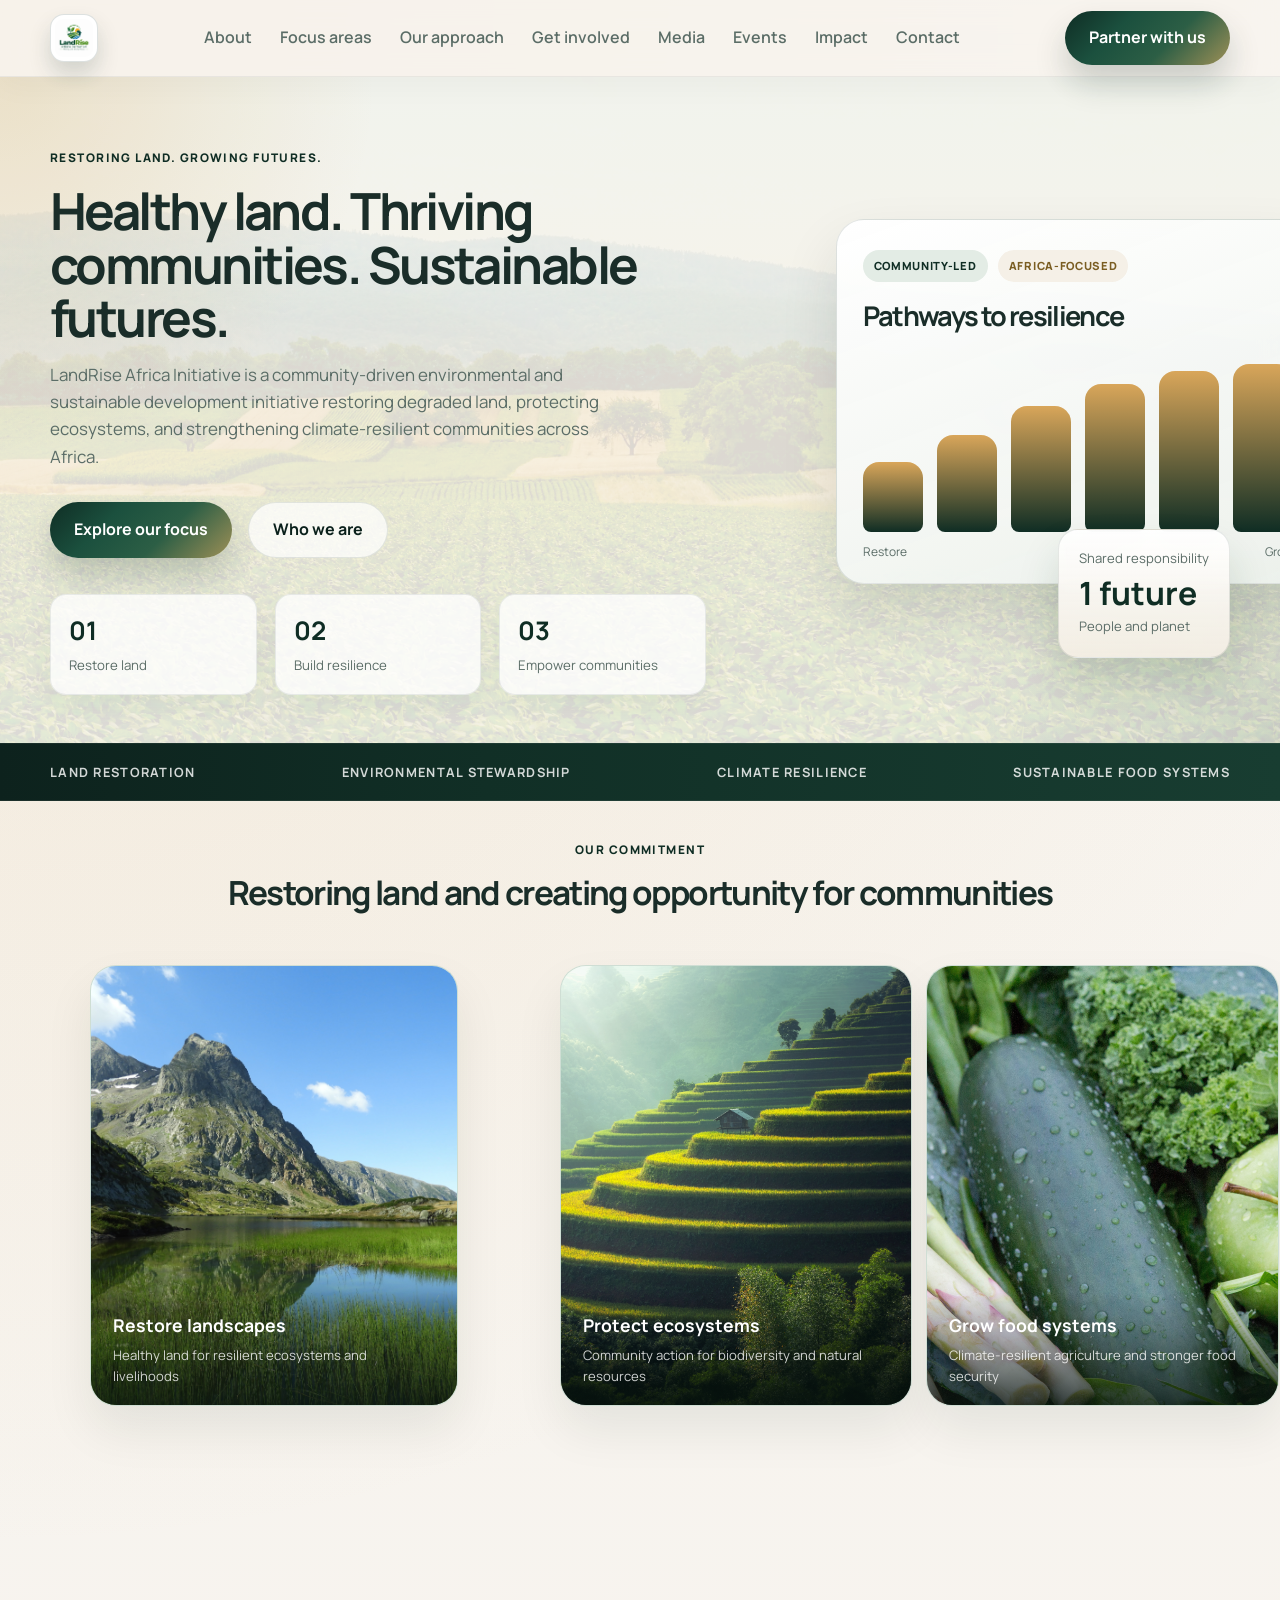
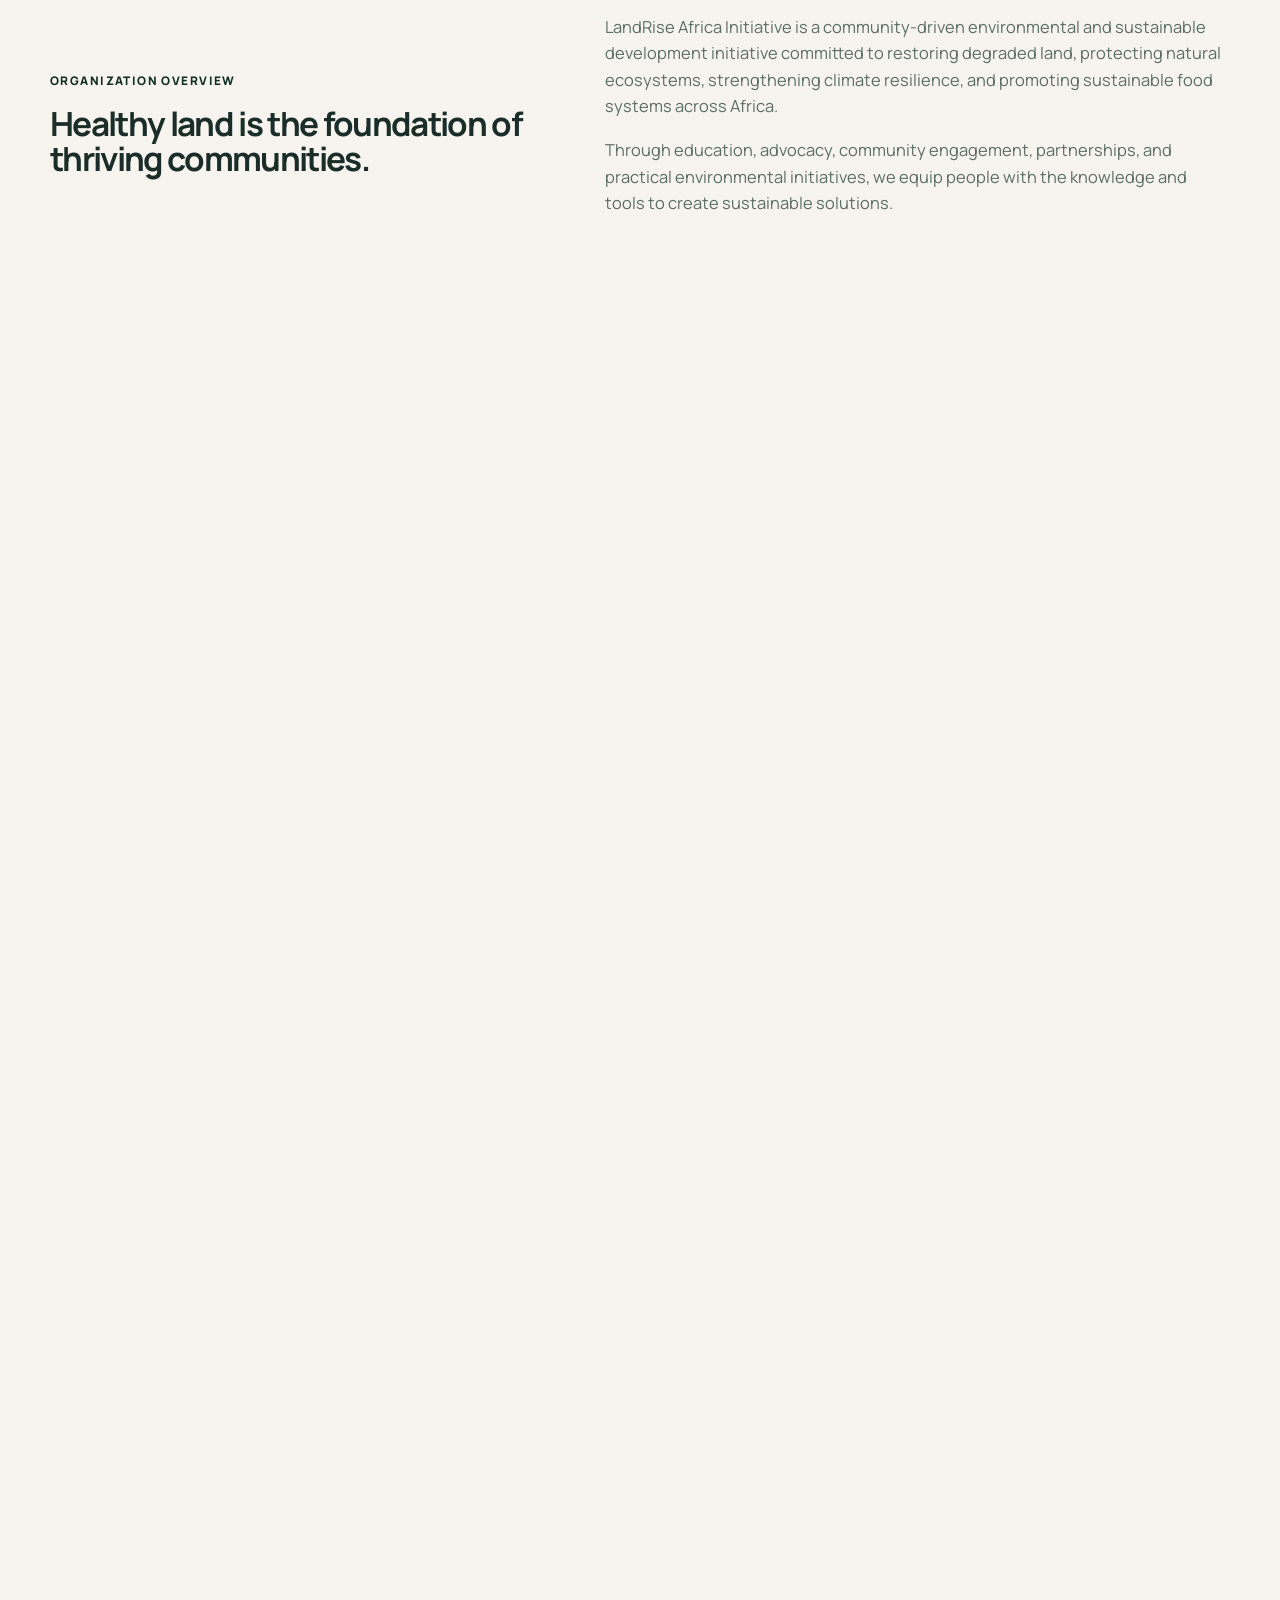
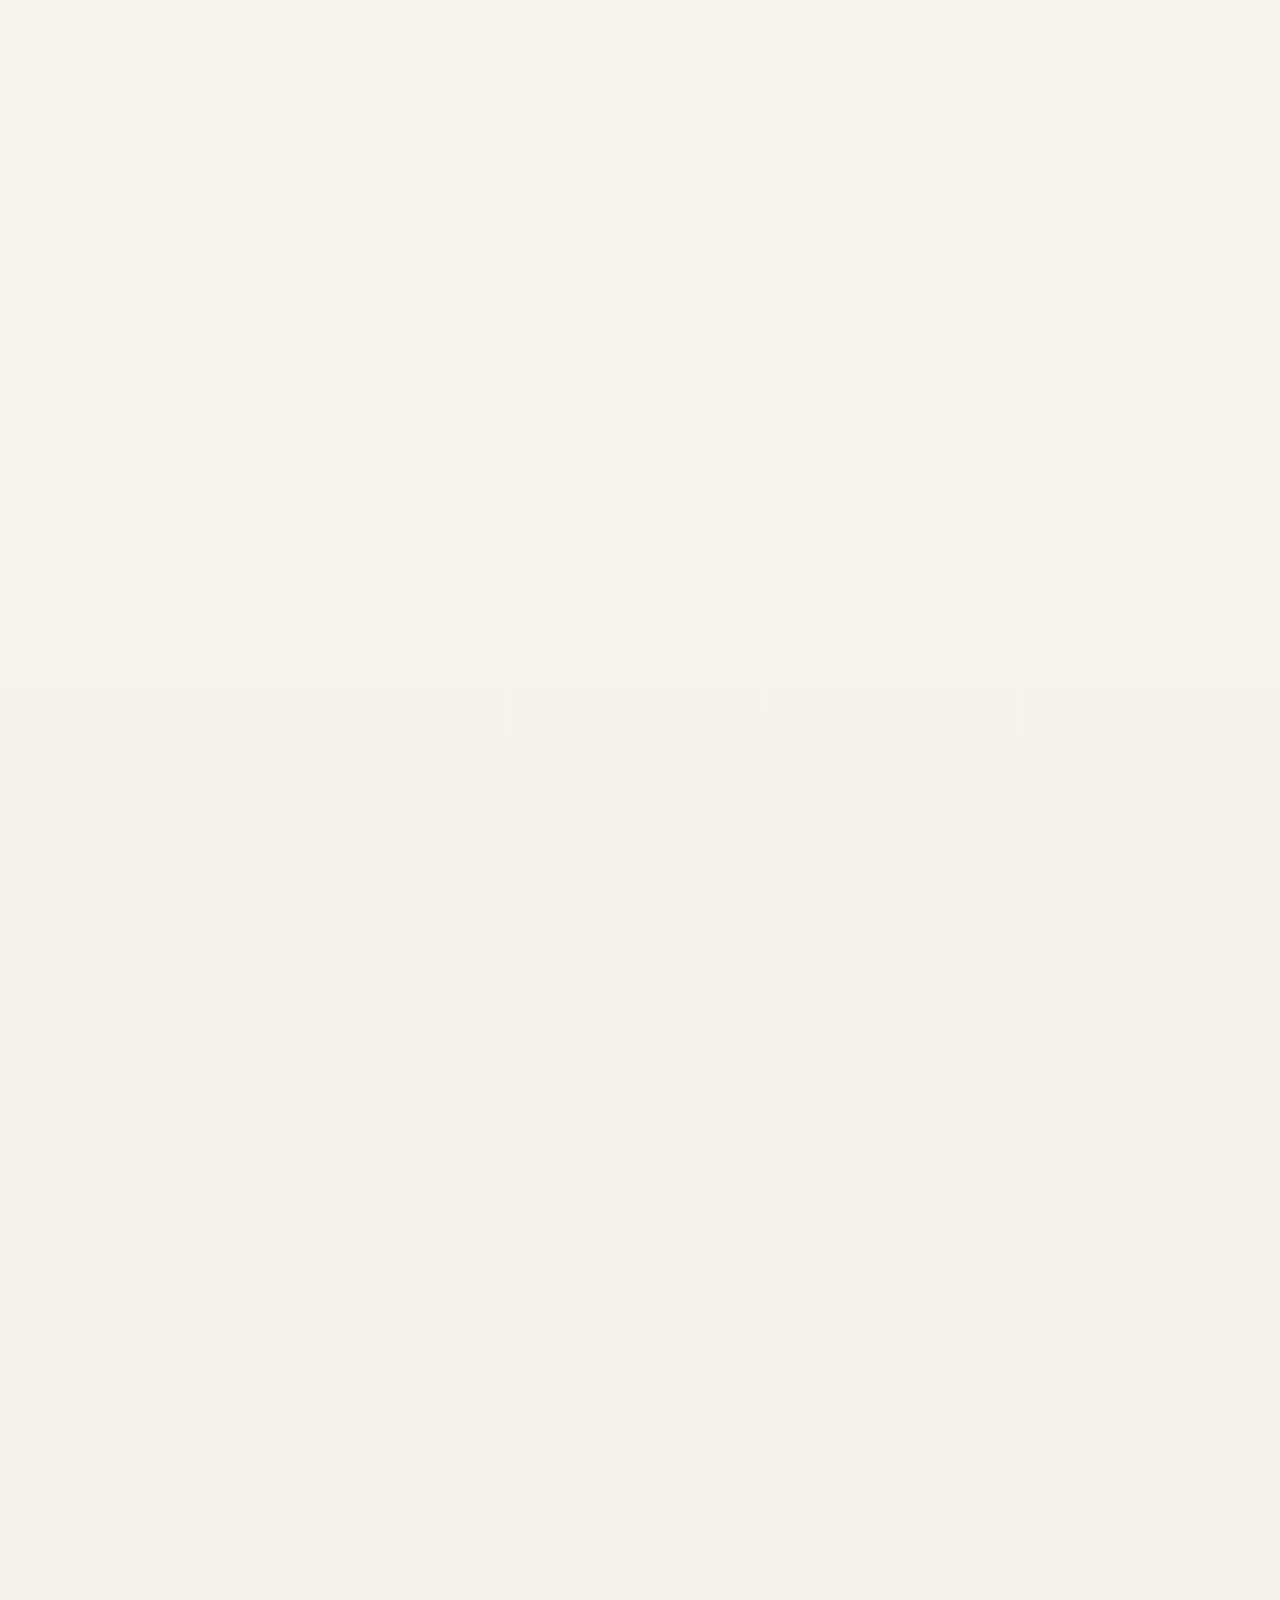
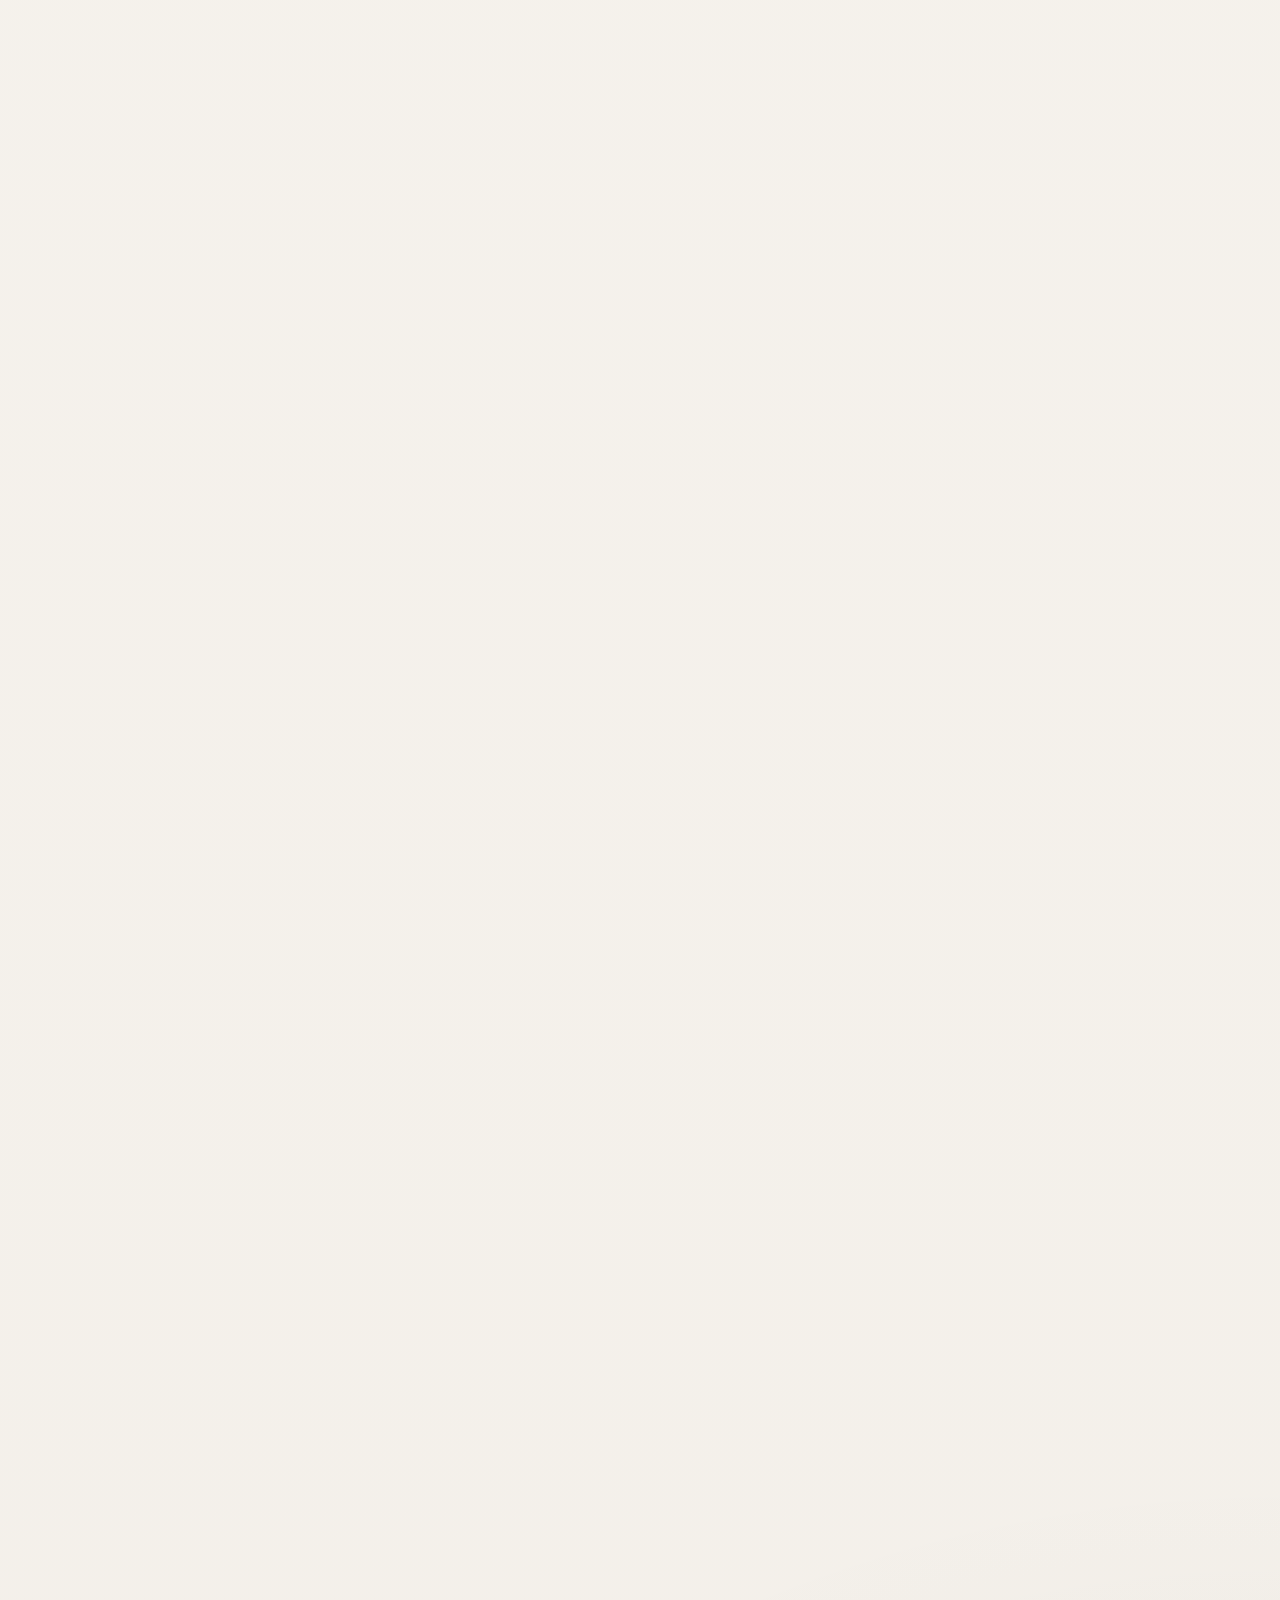
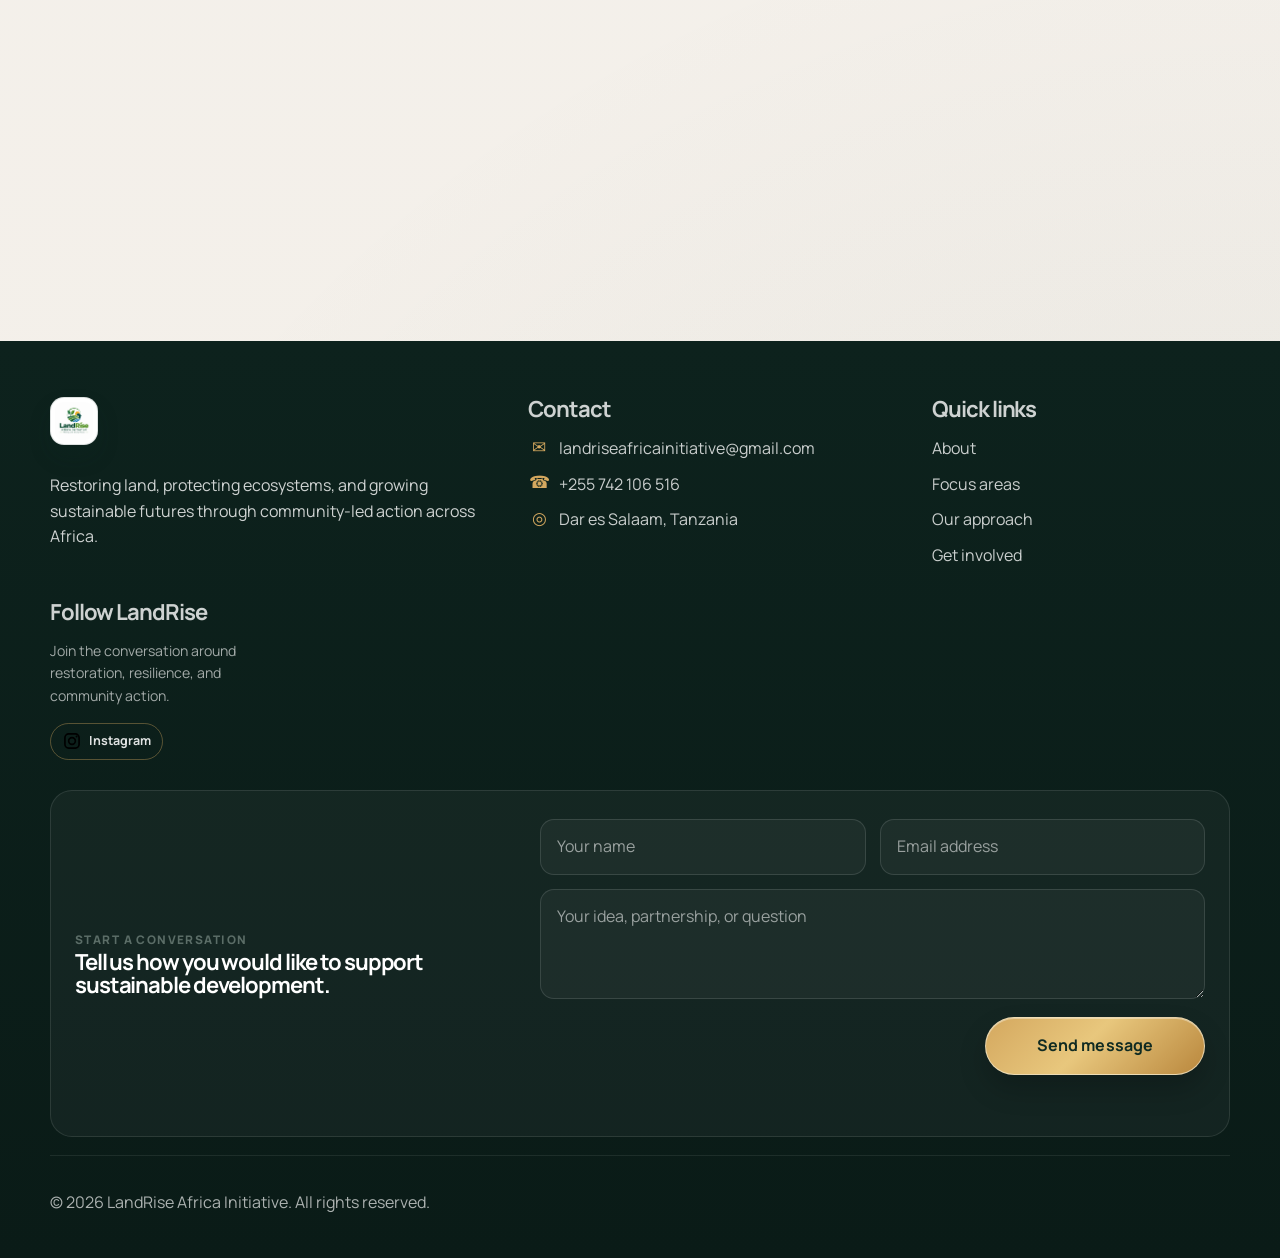
==== commit df253366: "Modify social media links in index.html Updated Instagram link to point to the specific LandRise acc" ====
--- a/index.html
+++ b/index.html
@@ -484,9 +484,9 @@
           <h3>Follow LandRise</h3>
           <p class="social-intro">Join the conversation around restoration, resilience, and community action.</p>
           <div class="social-links" aria-label="Social media links">
-            <a href="https://www.facebook.com/" target="_blank" rel="noreferrer" aria-label="LandRise on Facebook"><img class="social-icon" src="assets/images/social/facebook.svg" alt="" /><span>Facebook</span></a>
-            <a href="https://www.instagram.com/" target="_blank" rel="noreferrer" aria-label="LandRise on Instagram"><img class="social-icon" src="assets/images/social/instagram.svg" alt="" /><span>Instagram</span></a>
-            <a href="https://www.linkedin.com/" target="_blank" rel="noreferrer" aria-label="LandRise on LinkedIn"><img class="social-icon" src="assets/images/social/linkedin.svg" alt="" /><span>LinkedIn</span></a>
+            <!-- <a href="https://www.facebook.com/" target="_blank" rel="noreferrer" aria-label="LandRise on Facebook"><img class="social-icon" src="assets/images/social/facebook.svg" alt="" /><span>Facebook</span></a> -->
+            <a href="https://www.instagram.com/landrise_africa?stkn=emh3bWVybmZ4anJh" target="_blank" rel="noreferrer" aria-label="LandRise on Instagram"><img class="social-icon" src="assets/images/social/instagram.svg" alt="" /><span>Instagram</span></a>
+            <!-- <a href="https://www.linkedin.com/" target="_blank" rel="noreferrer" aria-label="LandRise on LinkedIn"><img class="social-icon" src="assets/images/social/linkedin.svg" alt="" /><span>LinkedIn</span></a> -->
           </div>
         </div>
       </div>
